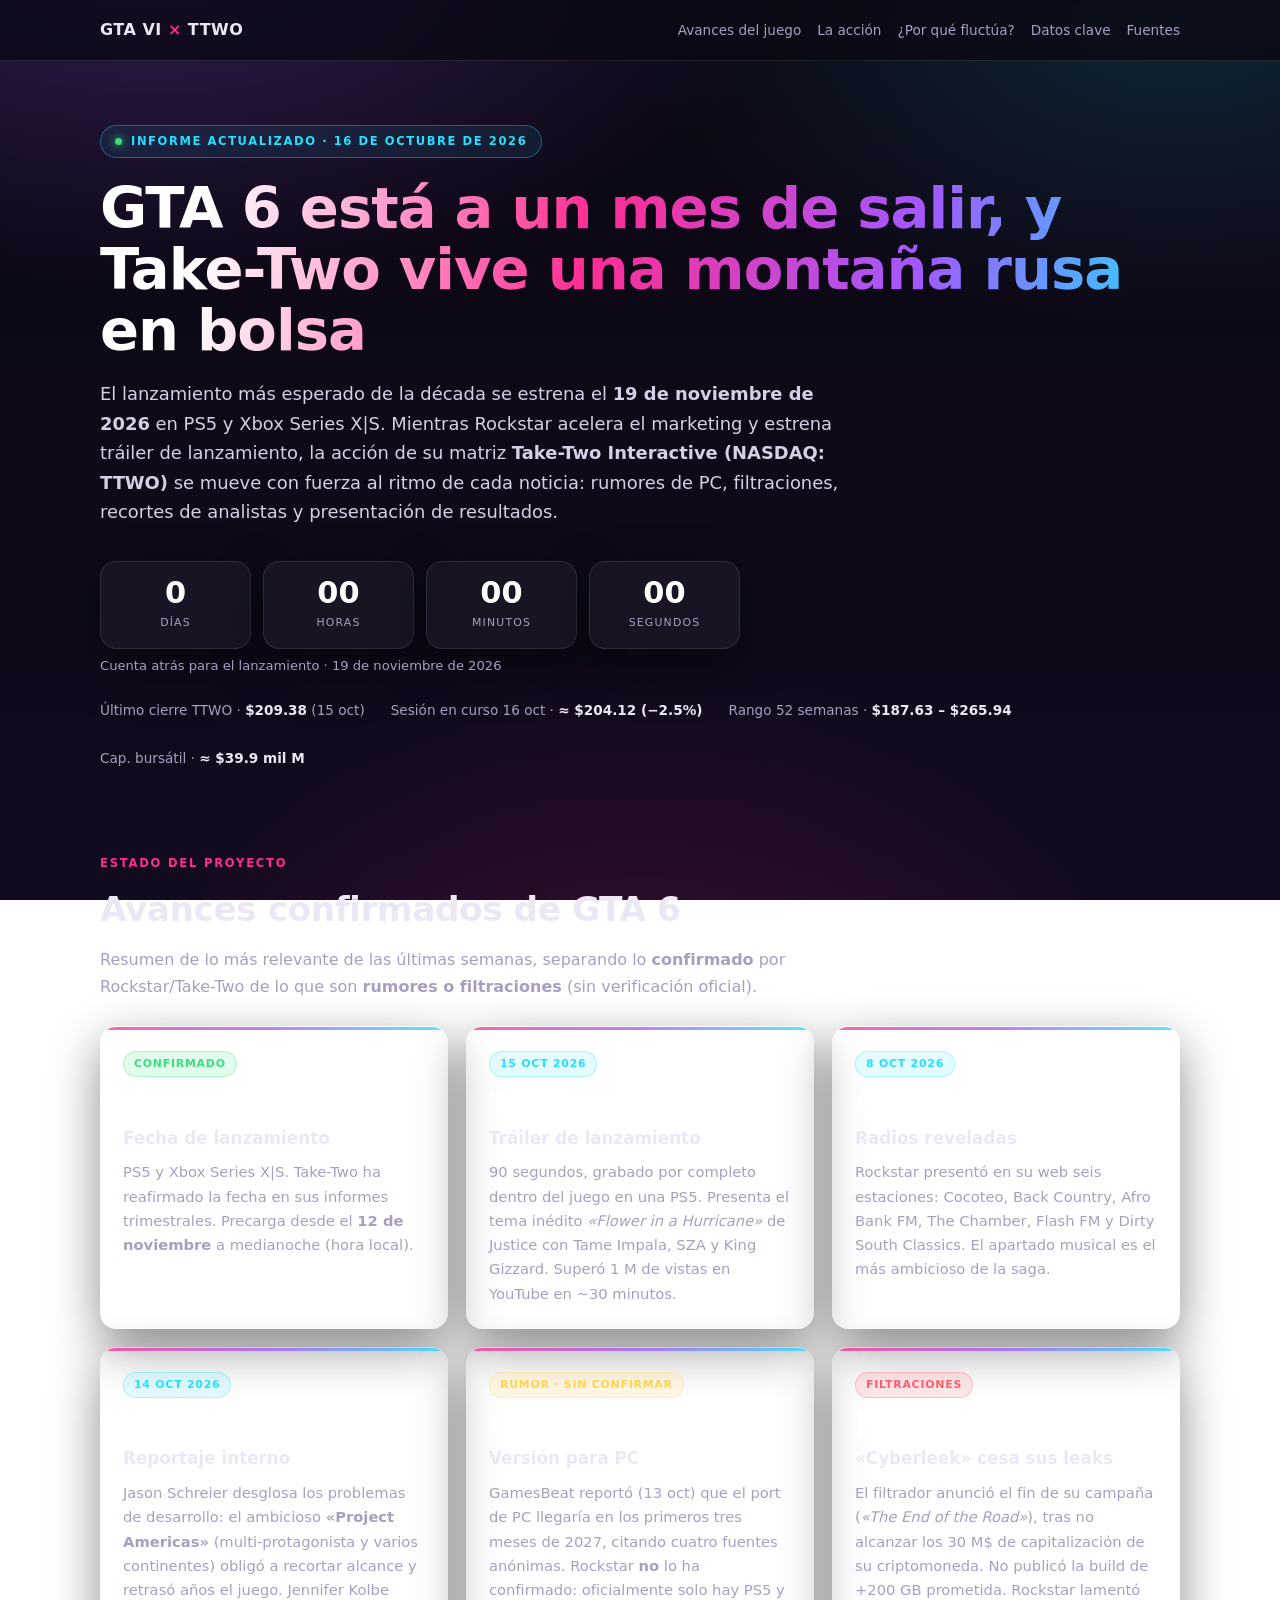
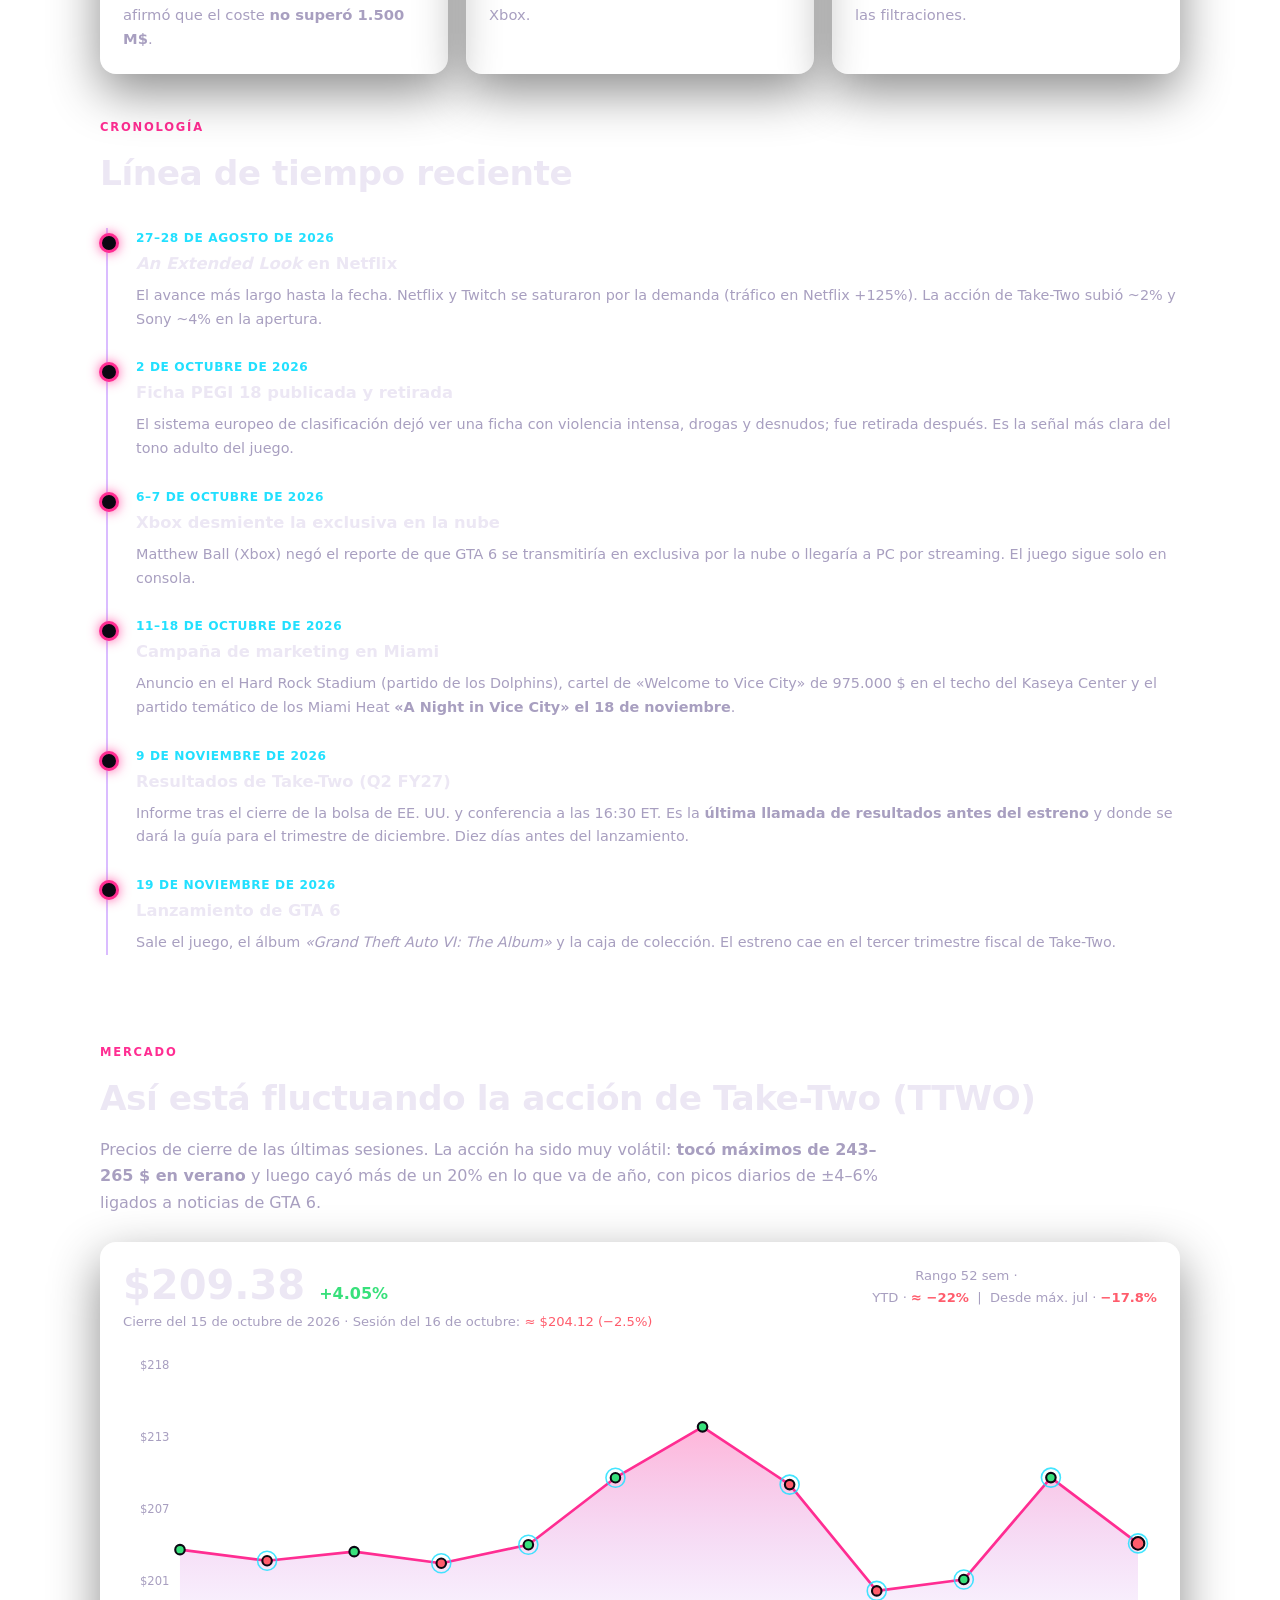
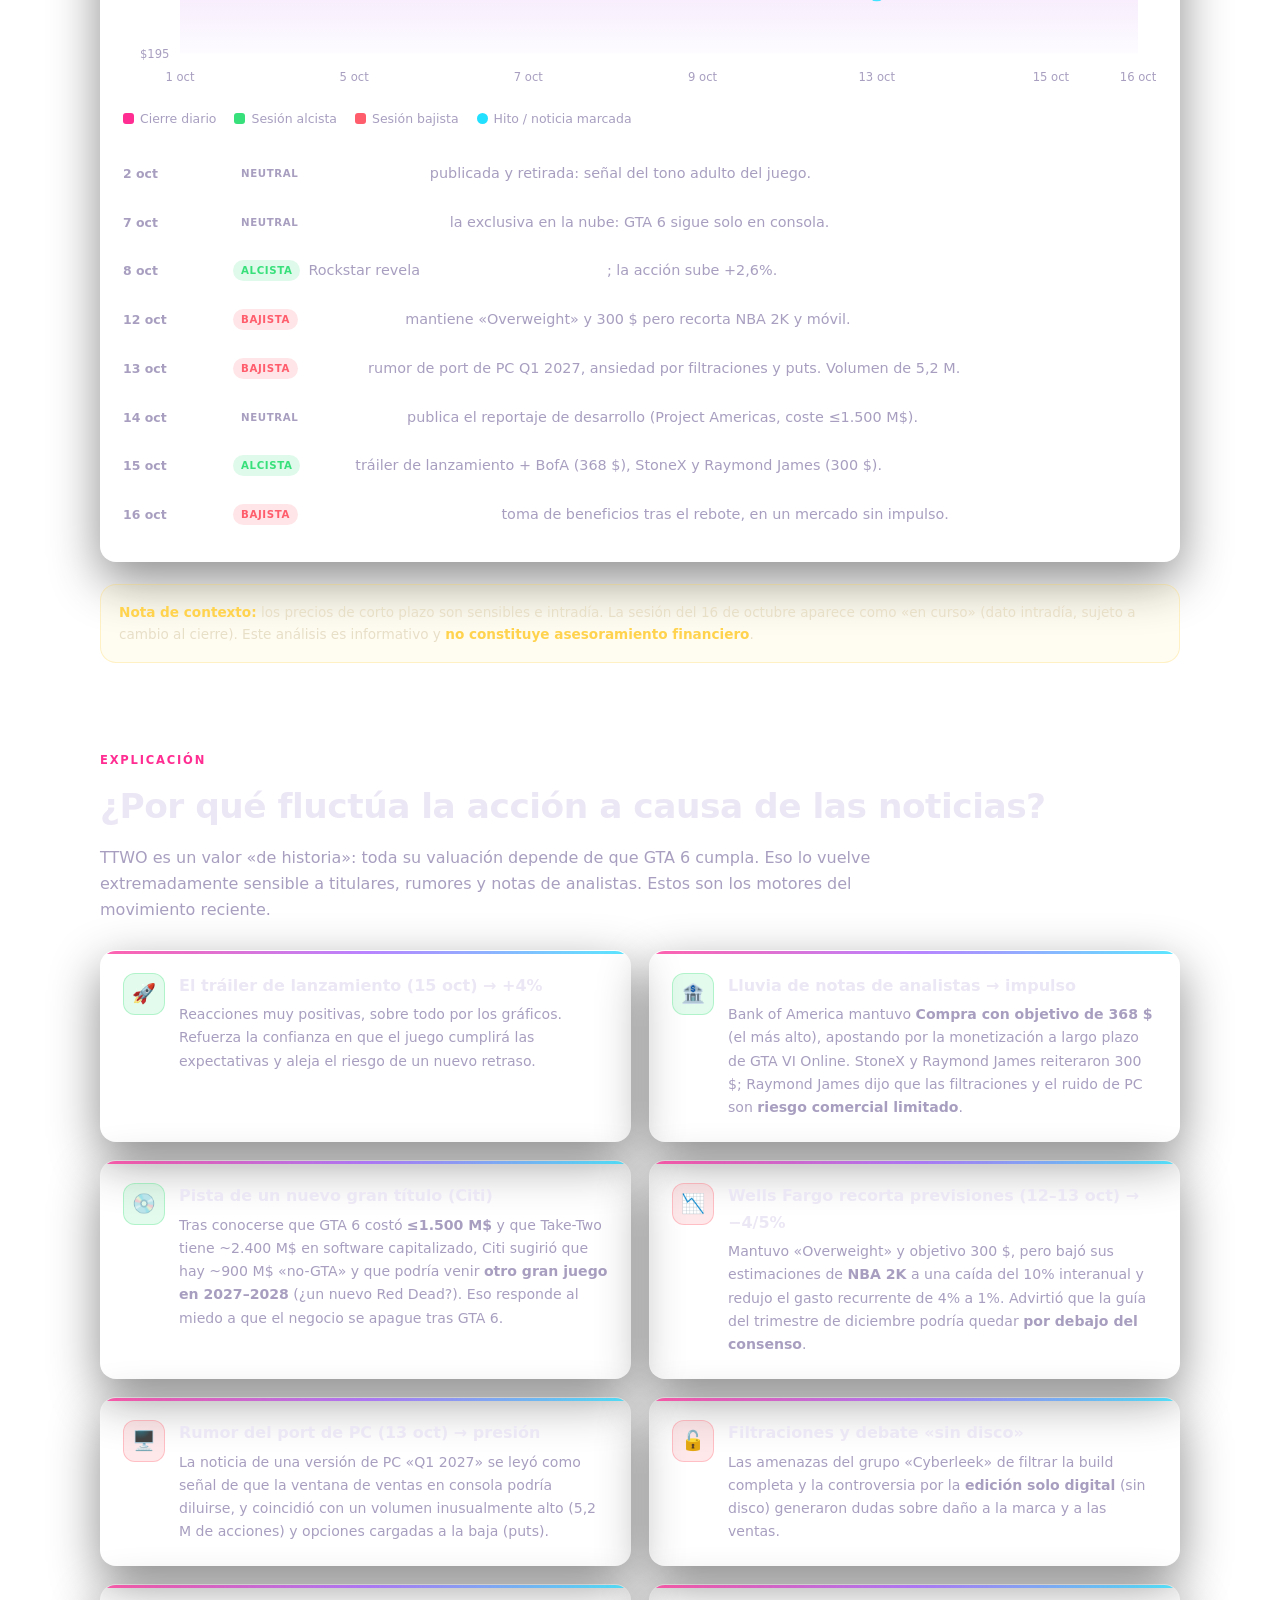
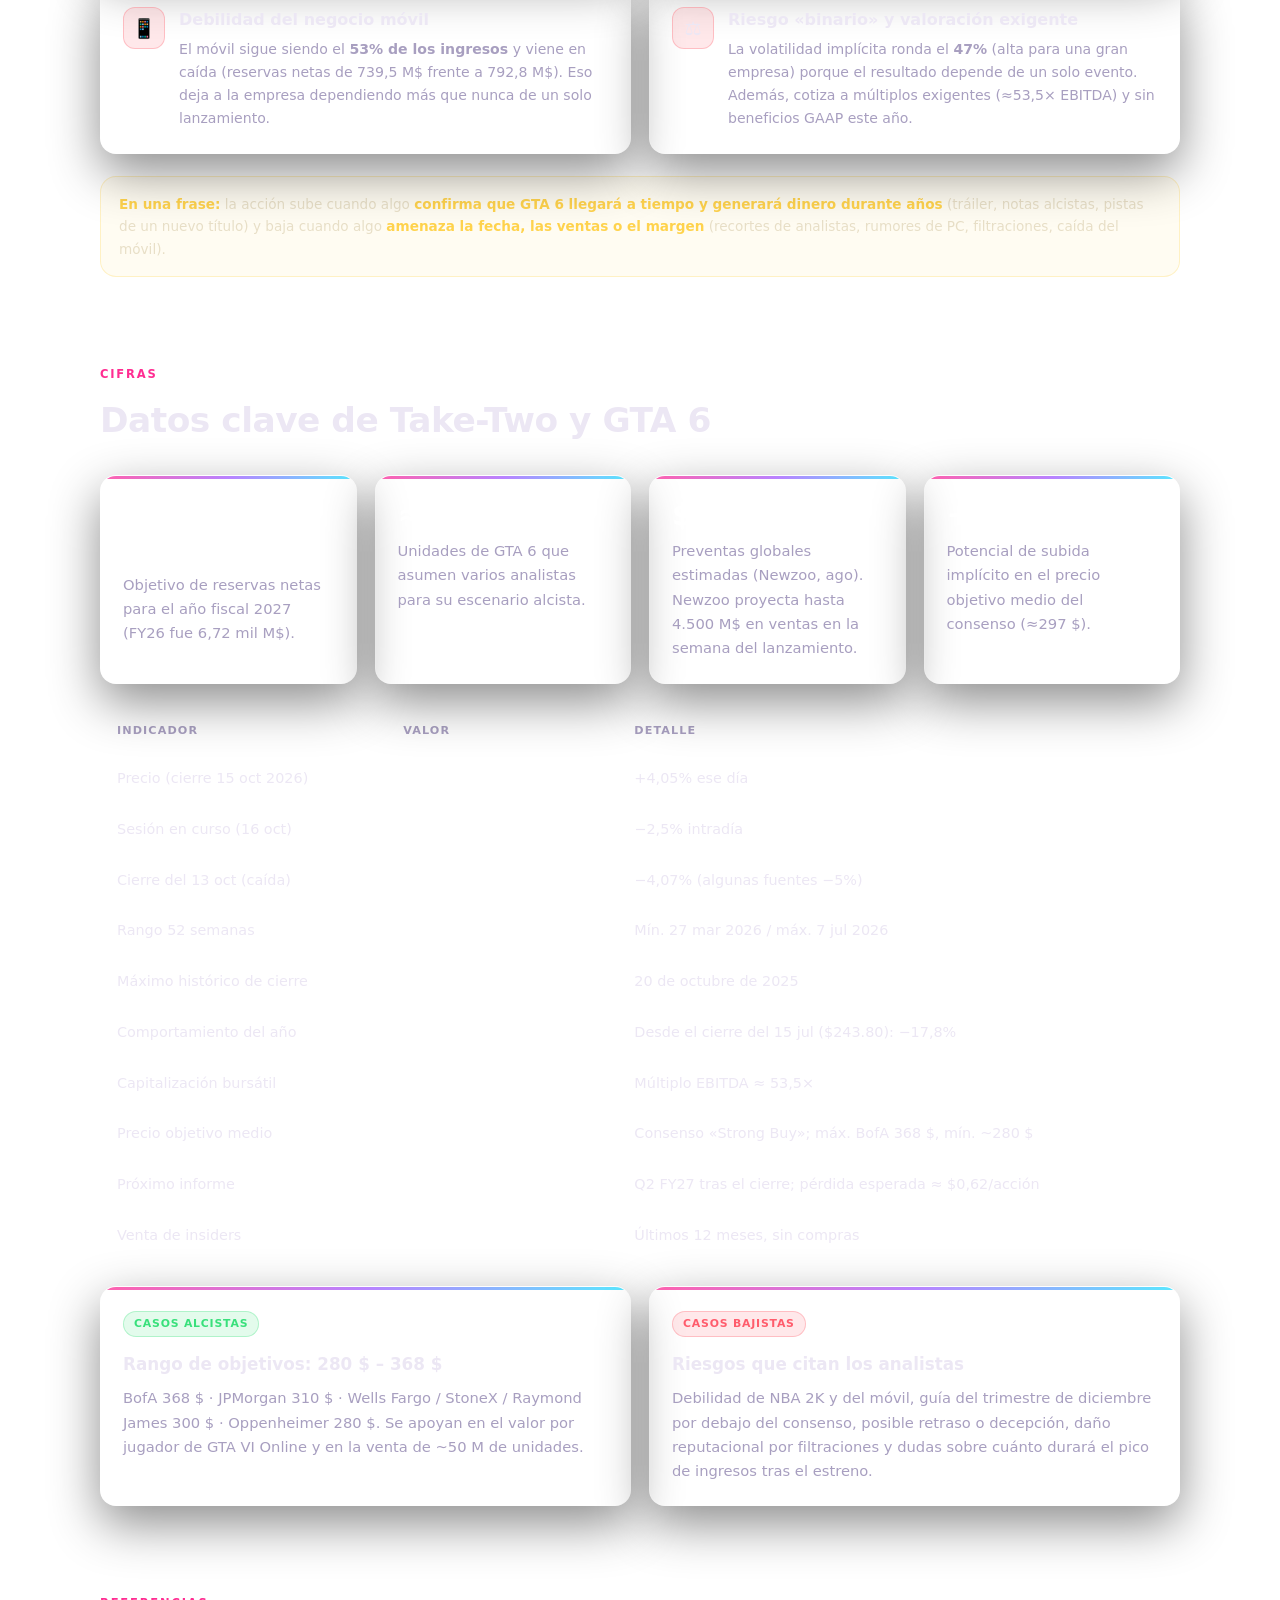
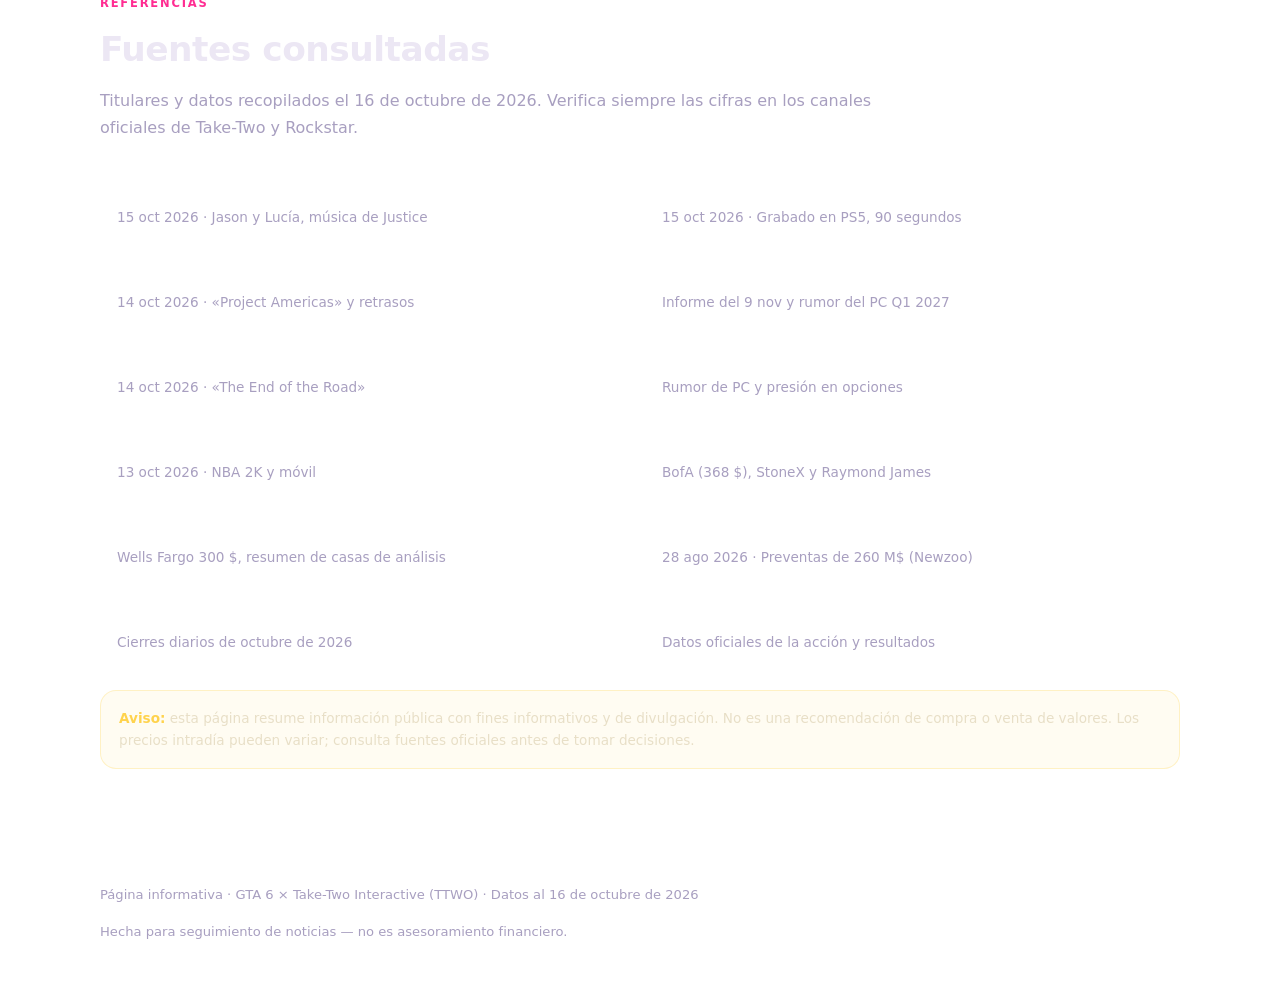
==== index.html @ 115b60db "Añade web de GTA 6 y Take-Two (TTWO)" ====
<!DOCTYPE html>
<html lang="es">
<head>
<meta charset="UTF-8">
<meta name="viewport" content="width=device-width, initial-scale=1.0">
<title>GTA 6 & Take-Two (TTWO) — Avances y bolsa al 16 de octubre de 2026</title>
<meta name="description" content="Información actualizada sobre los avances de GTA 6 y por qué fluctúa la acción de Take-Two Interactive (TTWO) a causa de las noticias.">
<style>
  :root{
    --bg:#0b0712;
    --bg2:#120a1e;
    --panel:rgba(255,255,255,.045);
    --panel-brd:rgba(255,255,255,.10);
    --txt:#ece7f4;
    --muted:#a89fc0;
    --pink:#ff2d92;
    --purple:#a259ff;
    --cyan:#22e0ff;
    --green:#38e07b;
    --red:#ff5c6c;
    --yellow:#ffd34d;
    --radius:16px;
    --shadow:0 18px 50px rgba(0,0,0,.45);
  }
  *{box-sizing:border-box}
  html{scroll-behavior:smooth}
  body{
    margin:0;
    font-family:"Segoe UI",Roboto,system-ui,-apple-system,"Helvetica Neue",Arial,sans-serif;
    background:
      radial-gradient(1100px 600px at 12% -8%, rgba(162,89,255,.28), transparent 60%),
      radial-gradient(1000px 560px at 92% 2%, rgba(34,224,255,.14), transparent 55%),
      radial-gradient(900px 700px at 50% 120%, rgba(255,45,146,.16), transparent 60%),
      linear-gradient(180deg,var(--bg) 0%, var(--bg2) 100%);
    background-attachment:fixed;
    color:var(--txt);
    line-height:1.65;
    -webkit-font-smoothing:antialiased;
  }
  a{color:var(--cyan);text-decoration:none}
  a:hover{text-decoration:underline}
  .wrap{max-width:1120px;margin:0 auto;padding:0 20px}

  /* NAV */
  nav{
    position:sticky;top:0;z-index:50;
    backdrop-filter:blur(14px);
    background:rgba(11,7,18,.72);
    border-bottom:1px solid var(--panel-brd);
  }
  nav .wrap{display:flex;align-items:center;gap:18px;height:60px;flex-wrap:wrap}
  nav .brand{font-weight:800;letter-spacing:.5px;font-size:1rem}
  nav .brand span{color:var(--pink)}
  nav .links{display:flex;gap:16px;flex-wrap:wrap;margin-left:auto;font-size:.85rem}
  nav .links a{color:var(--muted)}
  nav .links a:hover{color:var(--txt);text-decoration:none}

  /* HERO */
  header.hero{padding:64px 0 40px;position:relative;overflow:hidden}
  .kicker{
    display:inline-flex;align-items:center;gap:9px;
    font-size:.72rem;font-weight:700;letter-spacing:1.6px;text-transform:uppercase;
    color:var(--cyan);
    border:1px solid rgba(34,224,255,.35);
    background:rgba(34,224,255,.08);
    padding:6px 14px;border-radius:999px;
  }
  .dot{width:7px;height:7px;border-radius:50%;background:var(--green);box-shadow:0 0 10px var(--green);animation:pulse 1.8s infinite}
  @keyframes pulse{0%,100%{opacity:1}50%{opacity:.35}}
  h1{
    font-size:clamp(2.1rem,5.4vw,3.6rem);
    line-height:1.06;margin:20px 0 14px;font-weight:900;letter-spacing:-1px;
    background:linear-gradient(100deg,#fff 10%,var(--pink) 45%,var(--purple) 75%,var(--cyan));
    -webkit-background-clip:text;background-clip:text;color:transparent;
  }
  .lede{font-size:1.12rem;color:#d6cfe6;max-width:760px}
  .meta-row{display:flex;gap:26px;flex-wrap:wrap;margin-top:22px;color:var(--muted);font-size:.85rem}
  .meta-row b{color:var(--txt)}

  /* Countdown */
  .countdown{
    display:grid;grid-template-columns:repeat(4,1fr);gap:12px;
    margin:34px 0 6px;max-width:640px;
  }
  .cd-box{
    background:var(--panel);border:1px solid var(--panel-brd);border-radius:var(--radius);
    padding:16px 10px;text-align:center;box-shadow:var(--shadow);
  }
  .cd-num{font-size:1.9rem;font-weight:900;color:#fff;line-height:1}
  .cd-lbl{font-size:.68rem;text-transform:uppercase;letter-spacing:1.2px;color:var(--muted);margin-top:6px}
  .cd-caption{font-size:.82rem;color:var(--muted);margin-top:6px}

  /* SECTIONS */
  section{padding:44px 0}
  .sec-head{margin-bottom:26px}
  .sec-tag{font-size:.72rem;font-weight:700;letter-spacing:1.8px;text-transform:uppercase;color:var(--pink)}
  h2{font-size:clamp(1.5rem,3.4vw,2.15rem);margin:8px 0 10px;font-weight:850;letter-spacing:-.5px}
  .sec-head p{color:var(--muted);max-width:780px;margin:0}

  .grid{display:grid;gap:18px}
  .g2{grid-template-columns:repeat(2,1fr)}
  .g3{grid-template-columns:repeat(3,1fr)}
  .g4{grid-template-columns:repeat(4,1fr)}
  @media(max-width:900px){.g3,.g4{grid-template-columns:repeat(2,1fr)}}
  @media(max-width:620px){.g2,.g3,.g4{grid-template-columns:1fr}.countdown{grid-template-columns:repeat(2,1fr)}}

  .card{
    background:var(--panel);border:1px solid var(--panel-brd);border-radius:var(--radius);
    padding:22px;box-shadow:var(--shadow);position:relative;overflow:hidden;
  }
  .card::before{content:"";position:absolute;inset:0 0 auto 0;height:3px;background:linear-gradient(90deg,var(--pink),var(--purple),var(--cyan));opacity:.75}
  .card h3{margin:4px 0 8px;font-size:1.05rem}
  .card p{margin:0;color:var(--muted);font-size:.92rem}
  .card .big{font-size:1.9rem;font-weight:900;color:#fff;line-height:1.1}
  .pill{display:inline-block;font-size:.68rem;font-weight:700;letter-spacing:.8px;text-transform:uppercase;padding:3px 10px;border-radius:999px;margin-bottom:10px}
  .pill.ok{background:rgba(56,224,123,.14);color:var(--green);border:1px solid rgba(56,224,123,.3)}
  .pill.rumor{background:rgba(255,211,77,.14);color:var(--yellow);border:1px solid rgba(255,211,77,.3)}
  .pill.bad{background:rgba(255,92,108,.14);color:var(--red);border:1px solid rgba(255,92,108,.3)}
  .pill.info{background:rgba(34,224,255,.12);color:var(--cyan);border:1px solid rgba(34,224,255,.3)}

  /* TIMELINE */
  .timeline{position:relative;margin-left:6px;padding-left:28px;border-left:2px solid rgba(162,89,255,.4)}
  .tl-item{position:relative;padding:0 0 26px}
  .tl-item:last-child{padding-bottom:0}
  .tl-item::before{
    content:"";position:absolute;left:-37px;top:5px;width:14px;height:14px;border-radius:50%;
    background:var(--bg);border:3px solid var(--pink);box-shadow:0 0 12px rgba(255,45,146,.8)
  }
  .tl-date{font-size:.76rem;font-weight:700;letter-spacing:.6px;color:var(--cyan);text-transform:uppercase}
  .tl-item h4{margin:3px 0 6px;font-size:1.02rem}
  .tl-item p{margin:0;color:var(--muted);font-size:.9rem}

  /* CHART */
  .chart-card{background:var(--panel);border:1px solid var(--panel-brd);border-radius:var(--radius);padding:22px;box-shadow:var(--shadow)}
  .chart-top{display:flex;justify-content:space-between;align-items:flex-start;gap:16px;flex-wrap:wrap;margin-bottom:6px}
  .price-now{font-size:2.5rem;font-weight:900;line-height:1}
  .price-chg{font-size:1rem;font-weight:700}
  .up{color:var(--green)} .down{color:var(--red)}
  #chartWrap{position:relative;margin-top:6px}
  #chartWrap svg{width:100%;height:auto;display:block;overflow:visible}
  .ctip{
    position:absolute;pointer-events:none;opacity:0;transition:opacity .12s;
    background:rgba(15,9,26,.96);border:1px solid rgba(162,89,255,.5);border-radius:10px;
    padding:8px 12px;font-size:.8rem;white-space:nowrap;transform:translate(-50%,-125%);
    box-shadow:0 10px 30px rgba(0,0,0,.6);z-index:5;
  }
  .ctip b{color:#fff}
  .legend{display:flex;gap:18px;flex-wrap:wrap;margin-top:12px;font-size:.78rem;color:var(--muted)}
  .legend i{display:inline-block;width:11px;height:11px;border-radius:3px;margin-right:6px;vertical-align:-1px}

  .events{margin-top:20px}
  .event{
    display:grid;grid-template-columns:96px 1fr;gap:14px;
    padding:12px 0;border-top:1px solid var(--panel-brd);align-items:start;
  }
  .event:first-child{border-top:none}
  .event .d{font-size:.78rem;font-weight:700;color:var(--muted);padding-top:2px}
  .event .t strong{color:#fff}
  .event .t{font-size:.9rem;color:var(--muted)}
  .tag{display:inline-block;font-size:.64rem;font-weight:800;letter-spacing:.6px;text-transform:uppercase;padding:2px 8px;border-radius:999px;margin-right:8px;vertical-align:1px}
  .tag.pos{background:rgba(56,224,123,.16);color:var(--green)}
  .tag.neg{background:rgba(255,92,108,.16);color:var(--red)}
  .tag.neu{background:rgba(255,255,255,.1);color:var(--muted)}

  /* TABLE */
  .tbl-wrap{overflow-x:auto;border:1px solid var(--panel-brd);border-radius:var(--radius);background:var(--panel)}
  table{width:100%;border-collapse:collapse;font-size:.9rem;min-width:520px}
  th,td{padding:13px 16px;text-align:left;border-bottom:1px solid var(--panel-brd)}
  th{font-size:.7rem;text-transform:uppercase;letter-spacing:1.1px;color:var(--muted);font-weight:700;background:rgba(255,255,255,.02)}
  tr:last-child td{border-bottom:none}
  td b{color:#fff}

  /* SUMMARY CARDS */
  .reason{display:flex;gap:14px;align-items:flex-start}
  .reason .ic{flex:0 0 42px;height:42px;border-radius:12px;display:grid;place-items:center;font-size:1.2rem}
  .ic.red{background:rgba(255,92,108,.14);border:1px solid rgba(255,92,108,.3)}
  .ic.green{background:rgba(56,224,123,.14);border:1px solid rgba(56,224,123,.3)}
  .reason h3{margin:0 0 4px;font-size:1rem}
  .reason p{margin:0;color:var(--muted);font-size:.88rem}

  /* SOURCES */
  .src-grid{display:grid;grid-template-columns:repeat(2,1fr);gap:10px}
  @media(max-width:700px){.src-grid{grid-template-columns:1fr}}
  .src{
    display:block;padding:13px 16px;border:1px solid var(--panel-brd);border-radius:12px;
    background:rgba(255,255,255,.03);font-size:.85rem;color:var(--muted)
  }
  .src b{color:#fff;display:block;font-size:.86rem;margin-bottom:2px}
  .src:hover{border-color:rgba(34,224,255,.5);text-decoration:none}

  .note{
    background:rgba(255,211,77,.07);border:1px solid rgba(255,211,77,.28);border-radius:var(--radius);
    padding:16px 18px;font-size:.85rem;color:#e8dfc7;margin-top:22px
  }
  .note b{color:var(--yellow)}

  footer{border-top:1px solid var(--panel-brd);margin-top:40px;padding:30px 0 50px;color:var(--muted);font-size:.82rem}
  footer .wrap{display:flex;justify-content:space-between;gap:16px;flex-wrap:wrap}
</style>
</head>
<body>

<nav>
  <div class="wrap">
    <div class="brand">GTA&nbsp;VI <span>×</span> TTWO</div>
    <div class="links">
      <a href="#juego">Avances del juego</a>
      <a href="#accion">La acción</a>
      <a href="#porque">¿Por qué fluctúa?</a>
      <a href="#datos">Datos clave</a>
      <a href="#fuentes">Fuentes</a>
    </div>
  </div>
</nav>

<header class="hero">
  <div class="wrap">
    <span class="kicker"><span class="dot"></span> Informe actualizado · 16 de octubre de 2026</span>
    <h1>GTA 6 está a un mes de salir, y Take-Two vive una montaña rusa en bolsa</h1>
    <p class="lede">
      El lanzamiento más esperado de la década se estrena el <b>19 de noviembre de 2026</b> en PS5 y Xbox Series X|S.
      Mientras Rockstar acelera el marketing y estrena tráiler de lanzamiento, la acción de su matriz
      <b>Take-Two Interactive (NASDAQ: TTWO)</b> se mueve con fuerza al ritmo de cada noticia: rumores de PC,
      filtraciones, recortes de analistas y presentación de resultados.
    </p>

    <div class="countdown" id="countdown" aria-label="Cuenta atrás para el lanzamiento">
      <div class="cd-box"><div class="cd-num" id="cd-d">—</div><div class="cd-lbl">Días</div></div>
      <div class="cd-box"><div class="cd-num" id="cd-h">—</div><div class="cd-lbl">Horas</div></div>
      <div class="cd-box"><div class="cd-num" id="cd-m">—</div><div class="cd-lbl">Minutos</div></div>
      <div class="cd-box"><div class="cd-num" id="cd-s">—</div><div class="cd-lbl">Segundos</div></div>
    </div>
    <div class="cd-caption" id="cd-caption">Cuenta atrás para el lanzamiento · 19 de noviembre de 2026</div>

    <div class="meta-row">
      <span>Último cierre TTWO · <b id="meta-close">$209.38</b> (15 oct)</span>
      <span>Sesión en curso 16 oct · <b id="meta-intra">≈ $204.12 (−2.5%)</b></span>
      <span>Rango 52 semanas · <b>$187.63 – $265.94</b></span>
      <span>Cap. bursátil · <b>≈ $39.9 mil M</b></span>
    </div>
  </div>
</header>

<!-- ================= AVANCES DEL JUEGO ================= -->
<section id="juego">
  <div class="wrap">
    <div class="sec-head">
      <div class="sec-tag">Estado del proyecto</div>
      <h2>Avances confirmados de GTA 6</h2>
      <p>Resumen de lo más relevante de las últimas semanas, separando lo <b>confirmado</b> por Rockstar/Take-Two de lo que son <b>rumores o filtraciones</b> (sin verificación oficial).</p>
    </div>

    <div class="grid g3">
      <div class="card">
        <span class="pill ok">Confirmado</span>
        <div class="big">19 nov 2026</div>
        <h3>Fecha de lanzamiento</h3>
        <p>PS5 y Xbox Series X|S. Take-Two ha reafirmado la fecha en sus informes trimestrales. Precarga desde el <b>12 de noviembre</b> a medianoche (hora local).</p>
      </div>
      <div class="card">
        <span class="pill info">15 oct 2026</span>
        <div class="big">Tráiler final</div>
        <h3>Tráiler de lanzamiento</h3>
        <p>90 segundos, grabado por completo dentro del juego en una PS5. Presenta el tema inédito <i>«Flower in a Hurricane»</i> de Justice con Tame Impala, SZA y King Gizzard. Superó 1 M de vistas en YouTube en ~30 minutos.</p>
      </div>
      <div class="card">
        <span class="pill info">8 oct 2026</span>
        <div class="big">6 emisoras</div>
        <h3>Radios reveladas</h3>
        <p>Rockstar presentó en su web seis estaciones: Cocoteo, Back Country, Afro Bank FM, The Chamber, Flash FM y Dirty South Classics. El apartado musical es el más ambicioso de la saga.</p>
      </div>
      <div class="card">
        <span class="pill info">14 oct 2026</span>
        <div class="big">Bloomberg</div>
        <h3>Reportaje interno</h3>
        <p>Jason Schreier desglosa los problemas de desarrollo: el ambicioso <b>«Project Americas»</b> (multi-protagonista y varios continentes) obligó a recortar alcance y retrasó años el juego. Jennifer Kolbe afirmó que el coste <b>no superó 1.500 M$</b>.</p>
      </div>
      <div class="card">
        <span class="pill rumor">Rumor · sin confirmar</span>
        <div class="big">Q1 2027</div>
        <h3>Versión para PC</h3>
        <p>GamesBeat reportó (13 oct) que el port de PC llegaría en los primeros tres meses de 2027, citando cuatro fuentes anónimas. Rockstar <b>no</b> lo ha confirmado: oficialmente solo hay PS5 y Xbox.</p>
      </div>
      <div class="card">
        <span class="pill bad">Filtraciones</span>
        <div class="big">Fin de ruta</div>
        <h3>«Cyberleek» cesa sus leaks</h3>
        <p>El filtrador anunció el fin de su campaña (<i>«The End of the Road»</i>), tras no alcanzar los 30 M$ de capitalización de su criptomoneda. No publicó la build de +200 GB prometida. Rockstar lamentó las filtraciones.</p>
      </div>
    </div>

    <div class="sec-head" style="margin-top:44px">
      <div class="sec-tag">Cronología</div>
      <h2>Línea de tiempo reciente</h2>
    </div>
    <div class="timeline">
      <div class="tl-item">
        <div class="tl-date">27–28 de agosto de 2026</div>
        <h4><i>An Extended Look</i> en Netflix</h4>
        <p>El avance más largo hasta la fecha. Netflix y Twitch se saturaron por la demanda (tráfico en Netflix +125%). La acción de Take-Two subió ~2% y Sony ~4% en la apertura.</p>
      </div>
      <div class="tl-item">
        <div class="tl-date">2 de octubre de 2026</div>
        <h4>Ficha PEGI 18 publicada y retirada</h4>
        <p>El sistema europeo de clasificación dejó ver una ficha con violencia intensa, drogas y desnudos; fue retirada después. Es la señal más clara del tono adulto del juego.</p>
      </div>
      <div class="tl-item">
        <div class="tl-date">6–7 de octubre de 2026</div>
        <h4>Xbox desmiente la exclusiva en la nube</h4>
        <p>Matthew Ball (Xbox) negó el reporte de que GTA 6 se transmitiría en exclusiva por la nube o llegaría a PC por streaming. El juego sigue solo en consola.</p>
      </div>
      <div class="tl-item">
        <div class="tl-date">11–18 de octubre de 2026</div>
        <h4>Campaña de marketing en Miami</h4>
        <p>Anuncio en el Hard Rock Stadium (partido de los Dolphins), cartel de «Welcome to Vice City» de 975.000 $ en el techo del Kaseya Center y el partido temático de los Miami Heat <b>«A Night in Vice City» el 18 de noviembre</b>.</p>
      </div>
      <div class="tl-item">
        <div class="tl-date">9 de noviembre de 2026</div>
        <h4>Resultados de Take-Two (Q2 FY27)</h4>
        <p>Informe tras el cierre de la bolsa de EE. UU. y conferencia a las 16:30 ET. Es la <b>última llamada de resultados antes del estreno</b> y donde se dará la guía para el trimestre de diciembre. Diez días antes del lanzamiento.</p>
      </div>
      <div class="tl-item">
        <div class="tl-date">19 de noviembre de 2026</div>
        <h4>Lanzamiento de GTA 6</h4>
        <p>Sale el juego, el álbum <i>«Grand Theft Auto VI: The Album»</i> y la caja de colección. El estreno cae en el tercer trimestre fiscal de Take-Two.</p>
      </div>
    </div>
  </div>
</section>

<!-- ================= LA ACCIÓN ================= -->
<section id="accion">
  <div class="wrap">
    <div class="sec-head">
      <div class="sec-tag">Mercado</div>
      <h2>Así está fluctuando la acción de Take-Two (TTWO)</h2>
      <p>Precios de cierre de las últimas sesiones. La acción ha sido muy volátil: <b>tocó máximos de 243–265 $ en verano</b> y luego cayó más de un 20% en lo que va de año, con picos diarios de ±4–6% ligados a noticias de GTA 6.</p>
    </div>

    <div class="chart-card">
      <div class="chart-top">
        <div>
          <div class="price-now">$209.38 <span class="price-chg up">+4.05%</span></div>
          <div style="color:var(--muted);font-size:.82rem;margin-top:6px">Cierre del 15 de octubre de 2026 · Sesión del 16 de octubre: <span class="down">≈ $204.12 (−2.5%)</span></div>
        </div>
        <div style="text-align:right;font-size:.82rem;color:var(--muted)">
          Rango 52 sem · <b style="color:#fff">$187.63 – $265.94</b><br>
          YTD · <b class="down">≈ −22%</b> &nbsp;|&nbsp; Desde máx. jul · <b class="down">−17.8%</b>
        </div>
      </div>

      <div id="chartWrap">
        <div class="ctip" id="ctip"></div>
      </div>
      <div class="legend">
        <span><i style="background:var(--pink)"></i>Cierre diario</span>
        <span><i style="background:var(--green)"></i>Sesión alcista</span>
        <span><i style="background:var(--red)"></i>Sesión bajista</span>
        <span><i style="background:var(--cyan);border-radius:50%"></i>Hito / noticia marcada</span>
      </div>

      <div class="events" id="events"></div>
    </div>

    <div class="note">
      <b>Nota de contexto:</b> los precios de corto plazo son sensibles e intradía. La sesión del 16 de octubre aparece como
      «en curso» (dato intradía, sujeto a cambio al cierre). Este análisis es informativo y <b>no constituye asesoramiento financiero</b>.
    </div>
  </div>
</section>

<!-- ================= POR QUÉ FLUCTÚA ================= -->
<section id="porque">
  <div class="wrap">
    <div class="sec-head">
      <div class="sec-tag">Explicación</div>
      <h2>¿Por qué fluctúa la acción a causa de las noticias?</h2>
      <p>TTWO es un valor «de historia»: toda su valuación depende de que GTA 6 cumpla. Eso lo vuelve extremadamente sensible a titulares, rumores y notas de analistas. Estos son los motores del movimiento reciente.</p>
    </div>

    <div class="grid g2">
      <div class="card">
        <div class="reason">
          <div class="ic green">🚀</div>
          <div>
            <h3>El tráiler de lanzamiento (15 oct) → +4%</h3>
            <p>Reacciones muy positivas, sobre todo por los gráficos. Refuerza la confianza en que el juego cumplirá las expectativas y aleja el riesgo de un nuevo retraso.</p>
          </div>
        </div>
      </div>
      <div class="card">
        <div class="reason">
          <div class="ic green">🏦</div>
          <div>
            <h3>Lluvia de notas de analistas → impulso</h3>
            <p>Bank of America mantuvo <b>Compra con objetivo de 368 $</b> (el más alto), apostando por la monetización a largo plazo de GTA VI Online. StoneX y Raymond James reiteraron 300 $; Raymond James dijo que las filtraciones y el ruido de PC son <b>riesgo comercial limitado</b>.</p>
          </div>
        </div>
      </div>
      <div class="card">
        <div class="reason">
          <div class="ic green">💿</div>
          <div>
            <h3>Pista de un nuevo gran título (Citi)</h3>
            <p>Tras conocerse que GTA 6 costó <b>≤1.500 M$</b> y que Take-Two tiene ~2.400 M$ en software capitalizado, Citi sugirió que hay ~900 M$ «no-GTA» y que podría venir <b>otro gran juego en 2027–2028</b> (¿un nuevo Red Dead?). Eso responde al miedo a que el negocio se apague tras GTA 6.</p>
          </div>
        </div>
      </div>
      <div class="card">
        <div class="reason">
          <div class="ic red">📉</div>
          <div>
            <h3>Wells Fargo recorta previsiones (12–13 oct) → −4/5%</h3>
            <p>Mantuvo «Overweight» y objetivo 300 $, pero bajó sus estimaciones de <b>NBA 2K</b> a una caída del 10% interanual y redujo el gasto recurrente de 4% a 1%. Advirtió que la guía del trimestre de diciembre podría quedar <b>por debajo del consenso</b>.</p>
          </div>
        </div>
      </div>
      <div class="card">
        <div class="reason">
          <div class="ic red">🖥️</div>
          <div>
            <h3>Rumor del port de PC (13 oct) → presión</h3>
            <p>La noticia de una versión de PC «Q1 2027» se leyó como señal de que la ventana de ventas en consola podría diluirse, y coincidió con un volumen inusualmente alto (5,2 M de acciones) y opciones cargadas a la baja (puts).</p>
          </div>
        </div>
      </div>
      <div class="card">
        <div class="reason">
          <div class="ic red">🔓</div>
          <div>
            <h3>Filtraciones y debate «sin disco»</h3>
            <p>Las amenazas del grupo «Cyberleek» de filtrar la build completa y la controversia por la <b>edición solo digital</b> (sin disco) generaron dudas sobre daño a la marca y a las ventas.</p>
          </div>
        </div>
      </div>
      <div class="card">
        <div class="reason">
          <div class="ic red">📱</div>
          <div>
            <h3>Debilidad del negocio móvil</h3>
            <p>El móvil sigue siendo el <b>53% de los ingresos</b> y viene en caída (reservas netas de 739,5 M$ frente a 792,8 M$). Eso deja a la empresa dependiendo más que nunca de un solo lanzamiento.</p>
          </div>
        </div>
      </div>
      <div class="card">
        <div class="reason">
          <div class="ic red">⚖️</div>
          <div>
            <h3>Riesgo «binario» y valoración exigente</h3>
            <p>La volatilidad implícita ronda el <b>47%</b> (alta para una gran empresa) porque el resultado depende de un solo evento. Además, cotiza a múltiplos exigentes (≈53,5× EBITDA) y sin beneficios GAAP este año.</p>
          </div>
        </div>
      </div>
    </div>

    <div class="note">
      <b>En una frase:</b> la acción sube cuando algo <b>confirma que GTA 6 llegará a tiempo y generará dinero durante años</b>
      (tráiler, notas alcistas, pistas de un nuevo título) y baja cuando algo <b>amenaza la fecha, las ventas o el margen</b>
      (recortes de analistas, rumores de PC, filtraciones, caída del móvil).
    </div>
  </div>
</section>

<!-- ================= DATOS CLAVE ================= -->
<section id="datos">
  <div class="wrap">
    <div class="sec-head">
      <div class="sec-tag">Cifras</div>
      <h2>Datos clave de Take-Two y GTA 6</h2>
    </div>

    <div class="grid g4" style="margin-bottom:24px">
      <div class="card"><div class="big">$8.0–8.2 mil M</div><p style="margin-top:8px">Objetivo de reservas netas para el año fiscal 2027 (FY26 fue 6,72 mil M$).</p></div>
      <div class="card"><div class="big">≈ 50 M</div><p style="margin-top:8px">Unidades de GTA 6 que asumen varios analistas para su escenario alcista.</p></div>
      <div class="card"><div class="big">$260 M</div><p style="margin-top:8px">Preventas globales estimadas (Newzoo, ago). Newzoo proyecta hasta 4.500 M$ en ventas en la semana del lanzamiento.</p></div>
      <div class="card"><div class="big">+49%</div><p style="margin-top:8px">Potencial de subida implícito en el precio objetivo medio del consenso (≈297 $).</p></div>
    </div>

    <div class="tbl-wrap">
      <table>
        <thead>
          <tr><th>Indicador</th><th>Valor</th><th>Detalle</th></tr>
        </thead>
        <tbody>
          <tr><td>Precio (cierre 15 oct 2026)</td><td><b>$209.38</b></td><td>+4,05% ese día</td></tr>
          <tr><td>Sesión en curso (16 oct)</td><td><b>≈ $204.12</b></td><td>−2,5% intradía</td></tr>
          <tr><td>Cierre del 13 oct (caída)</td><td><b>$200.32</b></td><td>−4,07% (algunas fuentes −5%)</td></tr>
          <tr><td>Rango 52 semanas</td><td><b>$187.63 – $265.94</b></td><td>Mín. 27 mar 2026 / máx. 7 jul 2026</td></tr>
          <tr><td>Máximo histórico de cierre</td><td><b>$262.29</b></td><td>20 de octubre de 2025</td></tr>
          <tr><td>Comportamiento del año</td><td><b>≈ −22%</b></td><td>Desde el cierre del 15 jul ($243.80): −17,8%</td></tr>
          <tr><td>Capitalización bursátil</td><td><b>≈ $39.9 mil M</b></td><td>Múltiplo EBITDA ≈ 53,5×</td></tr>
          <tr><td>Precio objetivo medio</td><td><b>≈ $297</b></td><td>Consenso «Strong Buy»; máx. BofA 368 $, mín. ~280 $</td></tr>
          <tr><td>Próximo informe</td><td><b>9 nov 2026</b></td><td>Q2 FY27 tras el cierre; pérdida esperada ≈ $0,62/acción</td></tr>
          <tr><td>Venta de insiders</td><td><b>$165,2 M</b></td><td>Últimos 12 meses, sin compras</td></tr>
        </tbody>
      </table>
    </div>

    <div class="grid g2" style="margin-top:24px">
      <div class="card">
        <span class="pill ok">Casos alcistas</span>
        <h3>Rango de objetivos: 280 $ – 368 $</h3>
        <p>BofA 368 $ · JPMorgan 310 $ · Wells Fargo / StoneX / Raymond James 300 $ · Oppenheimer 280 $. Se apoyan en el valor por jugador de GTA VI Online y en la venta de ~50 M de unidades.</p>
      </div>
      <div class="card">
        <span class="pill bad">Casos bajistas</span>
        <h3>Riesgos que citan los analistas</h3>
        <p>Debilidad de NBA 2K y del móvil, guía del trimestre de diciembre por debajo del consenso, posible retraso o decepción, daño reputacional por filtraciones y dudas sobre cuánto durará el pico de ingresos tras el estreno.</p>
      </div>
    </div>
  </div>
</section>

<!-- ================= FUENTES ================= -->
<section id="fuentes">
  <div class="wrap">
    <div class="sec-head">
      <div class="sec-tag">Referencias</div>
      <h2>Fuentes consultadas</h2>
      <p>Titulares y datos recopilados el 16 de octubre de 2026. Verifica siempre las cifras en los canales oficiales de Take-Two y Rockstar.</p>
    </div>
    <div class="src-grid">
      <a class="src" href="https://www.gamesradar.com/games/grand-theft-auto/gta-6-launch-trailer/" target="_blank" rel="noopener"><b>GamesRadar+ — Tráiler de lanzamiento</b>15 oct 2026 · Jason y Lucía, música de Justice</a>
      <a class="src" href="https://cdjuegos.com/noticias/2026/10/gta-6-trailer-de-lanzamiento-justice-flower-in-a-hurricane" target="_blank" rel="noopener"><b>CDJuegos — «Flower in a Hurricane»</b>15 oct 2026 · Grabado en PS5, 90 segundos</a>
      <a class="src" href="https://www.polygon.com/gta-6-bloomberg-jason-rockstar-development/" target="_blank" rel="noopener"><b>Polygon / Bloomberg — Desarrollo</b>14 oct 2026 · «Project Americas» y retrasos</a>
      <a class="src" href="https://gta6cheatsheet.com/es/noticias/gta-6-noticias-13-de-octubre-de-2026/" target="_blank" rel="noopener"><b>GTA6 Cheat Sheet — Noticias 13 oct</b>Informe del 9 nov y rumor del PC Q1 2027</a>
      <a class="src" href="https://www.infobae.com/tecno/2026/10/14/filtran-nuevas-imagenes-de-gta-6-con-escenas-de-las-misiones-finales-y-deportes/" target="_blank" rel="noopener"><b>Infobae — Filtraciones de Cyberleek</b>14 oct 2026 · «The End of the Road»</a>
      <a class="src" href="https://www.tipranks.com/news/take-two-stock-ttwo-dives-over-5-on-new-gta-vi-pc-port-release-window-rumor" target="_blank" rel="noopener"><b>TipRanks — Caída del 13 oct</b>Rumor de PC y presión en opciones</a>
      <a class="src" href="https://247wallst.com/investing/2026/10/13/take-two-interactive-slides-5-as-wells-fargo-trims-estimates-behind-300-target-roblox-holds-flat-gamestop-barely-budges/" target="_blank" rel="noopener"><b>24/7 Wall St. — Wells Fargo recorta</b>13 oct 2026 · NBA 2K y móvil</a>
      <a class="src" href="https://www.streetinsider.com/General+News/Slew+of+analyst+comments+sends+Take-Two+%28TTWO%29+up+4%25+ahead+of+November+earnings+and+GTV+6/27192367.html" target="_blank" rel="noopener"><b>StreetInsider — Repunte del 15 oct</b>BofA (368 $), StoneX y Raymond James</a>
      <a class="src" href="https://www.investing.com/news/analyst-ratings/wells-fargo-reiterates-taketwo-stock-overweight-rating-at-300-target-93CH-4943909" target="_blank" rel="noopener"><b>Investing.com — Objetivos de analistas</b>Wells Fargo 300 $, resumen de casas de análisis</a>
      <a class="src" href="https://www.cnbc.com/2026/08/28/gta-6-preview-netflix.html" target="_blank" rel="noopener"><b>CNBC — Demanda «blockbuster»</b>28 ago 2026 · Preventas de 260 M$ (Newzoo)</a>
      <a class="src" href="https://chartexchange.com/symbol/nasdaq-ttwo/historical/" target="_blank" rel="noopener"><b>ChartExchange — Historial de precios TTWO</b>Cierres diarios de octubre de 2026</a>
      <a class="src" href="http://www.take2games.com/ir/stock" target="_blank" rel="noopener"><b>Take-Two — Relaciones con inversores</b>Datos oficiales de la acción y resultados</a>
    </div>

    <div class="note">
      <b>Aviso:</b> esta página resume información pública con fines informativos y de divulgación. No es una recomendación
      de compra o venta de valores. Los precios intradía pueden variar; consulta fuentes oficiales antes de tomar decisiones.
    </div>
  </div>
</section>

<footer>
  <div class="wrap">
    <span>Página informativa · GTA 6 × Take-Two Interactive (TTWO) · Datos al 16 de octubre de 2026</span>
    <span>Hecha para seguimiento de noticias — no es asesoramiento financiero.</span>
  </div>
</footer>

<script>
/* ---------- Cuenta atrás ---------- */
(function(){
  var launch = new Date("2026-11-19T00:00:00");
  function tick(){
    var diff = launch - new Date();
    if (diff < 0) diff = 0;
    var s = Math.floor(diff/1000);
    var d = Math.floor(s/86400); s -= d*86400;
    var h = Math.floor(s/3600);  s -= h*3600;
    var m = Math.floor(s/60);    s -= m*60;
    document.getElementById("cd-d").textContent = d;
    document.getElementById("cd-h").textContent = String(h).padStart(2,"0");
    document.getElementById("cd-m").textContent = String(m).padStart(2,"0");
    document.getElementById("cd-s").textContent = String(s).padStart(2,"0");
  }
  tick(); setInterval(tick,1000);
})();

/* ---------- Datos de la acción ---------- */
var series = [
  {d:"1 oct",  c:203.62, note:""},
  {d:"2 oct",  c:202.73, note:"Ficha PEGI 18 publicada y retirada"},
  {d:"5 oct",  c:203.46, note:""},
  {d:"6 oct",  c:202.53, note:"Reporte (falso) de exclusiva en la nube de Xbox"},
  {d:"7 oct",  c:204.01, note:"Xbox desmiente la exclusiva en la nube"},
  {d:"8 oct",  c:209.37, note:"Rockstar revela 6 emisoras de radio"},
  {d:"9 oct",  c:213.44, note:""},
  {d:"12 oct", c:208.82, note:"Wells Fargo reitera 300 $ pero recorta estimaciones"},
  {d:"13 oct", c:200.32, note:"−4/5%: rumor port de PC Q1 2027 + filtraciones"},
  {d:"14 oct", c:201.23, note:"Bloomberg: desarrollo de GTA 6 y coste ≤1.500 M$"},
  {d:"15 oct", c:209.38, note:"+4%: tráiler de lanzamiento y notas de BofA/StoneX/Raymond James"},
  {d:"16 oct", c:204.12, note:"Sesión en curso: −2,5% (toma de beneficios)", intraday:true}
];

/* ---------- Render del gráfico ---------- */
(function(){
  var W=980, H=340, PL=54, PR=18, PT=24, PB=42;
  var iw = W-PL-PR, ih = H-PT-PB;
  var vals = series.map(function(p){return p.c;});
  var min = Math.min.apply(null, vals) - 5;
  var max = Math.max.apply(null, vals) + 5;
  var n = series.length;
  var x = function(i){ return PL + (iw * i/(n-1)); };
  var y = function(v){ return PT + ih * (1-(v-min)/(max-min)); };

  var ns = "http://www.w3.org/2000/svg";
  var svg = document.createElementNS(ns,"svg");
  svg.setAttribute("viewBox","0 0 "+W+" "+H);
  svg.setAttribute("role","img");
  svg.setAttribute("aria-label","Gráfico del precio de cierre de TTWO del 1 al 16 de octubre de 2026");

  function el(tag,attrs){ var e=document.createElementNS(ns,tag); for(var k in attrs) e.setAttribute(k,attrs[k]); return e; }

  /* defs: gradiente del área */
  var defs = el("defs",{});
  var lg = el("linearGradient",{id:"areaGrad",x1:"0",y1:"0",x2:"0",y2:"1"});
  lg.appendChild(el("stop",{offset:"0%","stop-color":"#ff2d92","stop-opacity":"0.35"}));
  lg.appendChild(el("stop",{offset:"100%","stop-color":"#a259ff","stop-opacity":"0.02"}));
  defs.appendChild(lg);
  svg.appendChild(defs);

  /* rejilla y eje Y */
  var steps = 4;
  for(var g=0; g<=steps; g++){
    var v = min + (max-min)*g/steps;
    var yy = y(v);
    svg.appendChild(el("line",{x1:PL,y1:yy,x2:W-PR,y2:yy,stroke:"rgba(255,255,255,0.07)","stroke-width":1}));
    var t = el("text",{x:PL-10,y:yy+4,fill:"#a89fc0","font-size":"11","text-anchor":"end"});
    t.textContent = "$"+v.toFixed(0);
    svg.appendChild(t);
  }

  /* área */
  var areaD = "M"+x(0)+","+y(series[0].c);
  for(var i2=1;i2<n;i2++) areaD += " L"+x(i2)+","+y(series[i2].c);
  areaD += " L"+x(n-1)+","+(PT+ih)+" L"+x(0)+","+(PT+ih)+" Z";
  svg.appendChild(el("path",{d:areaD,fill:"url(#areaGrad)"}));

  /* línea */
  var lineD = "M"+x(0)+","+y(series[0].c);
  for(var i3=1;i3<n;i3++) lineD += " L"+x(i3)+","+y(series[i3].c);
  svg.appendChild(el("path",{d:lineD,fill:"none",stroke:"#ff2d92","stroke-width":"2.5","stroke-linejoin":"round","stroke-linecap":"round"}));

  /* ejes X (etiquetas) */
  series.forEach(function(p,i){
    if(i%2===0 || i===n-1){
      var tx = el("text",{x:x(i),y:H-16,fill:"#a89fc0","font-size":"11","text-anchor":"middle"});
      tx.textContent = p.d;
      svg.appendChild(tx);
    }
  });

  /* puntos + interacción */
  var tip = document.getElementById("ctip");
  series.forEach(function(p,i){
    var prev = i>0 ? series[i-1].c : p.c;
    var up = p.c >= prev;
    var col = up ? "#38e07b" : "#ff5c6c";
    var cx = x(i), cy = y(p.c);

    /* halo para hit-area */
    var hit = el("circle",{cx:cx,cy:cy,r:16,fill:"transparent",style:"cursor:pointer"});
    var dot = el("circle",{cx:cx,cy:cy,r:i===n-1?6:4.5,fill:col,stroke:"#0b0712","stroke-width":2});
    svg.appendChild(dot);
    svg.appendChild(hit);

    if(p.note){
      svg.appendChild(el("circle",{cx:cx,cy:cy,r:9,fill:"none",stroke:"#22e0ff","stroke-width":1.5,opacity:"0.85"}));
    }

    function show(ev){
      var chg = (i>0)? ((p.c-series[i-1].c)/series[i-1].c*100) : 0;
      var sign = chg>=0?"+":"";
      tip.innerHTML = "<b>"+p.d+"</b> · $" + p.c.toFixed(2) +
        "<br><span class='"+(chg>=0?"up":"down")+"'>"+sign+chg.toFixed(2)+"%</span>" +
        (p.intraday?" <span style='color:#a89fc0'>(intradía)</span>":"") +
        (p.note?"<br><span style='color:#a89fc0'>"+p.note+"</span>":"");
      tip.style.opacity = 1;
      var wrap = document.getElementById("chartWrap");
      var rect = svg.getBoundingClientRect();
      var scale = rect.width / W;
      tip.style.left = (cx*scale) + "px";
      tip.style.top  = (cy*scale) + "px";
    }
    function hide(){ tip.style.opacity = 0; }
    hit.addEventListener("mouseenter", show);
    hit.addEventListener("mousemove", show);
    hit.addEventListener("mouseleave", hide);
    hit.addEventListener("touchstart", function(e){ show(e); }, {passive:true});
  });

  document.getElementById("chartWrap").appendChild(svg);
})();

/* ---------- Lista de eventos ---------- */
(function(){
  var ev = [
    {d:"2 oct", type:"neu", t:"<strong>Ficha PEGI 18</strong> publicada y retirada: señal del tono adulto del juego."},
    {d:"7 oct", type:"neu", t:"<strong>Xbox desmiente</strong> la exclusiva en la nube: GTA 6 sigue solo en consola."},
    {d:"8 oct", type:"pos", t:"Rockstar revela <strong>seis emisoras de radio</strong>; la acción sube +2,6%."},
    {d:"12 oct", type:"neg", t:"<strong>Wells Fargo</strong> mantiene «Overweight» y 300 $ pero recorta NBA 2K y móvil."},
    {d:"13 oct", type:"neg", t:"<strong>−4/5%:</strong> rumor de port de PC Q1 2027, ansiedad por filtraciones y puts. Volumen de 5,2 M."},
    {d:"14 oct", type:"neu", t:"<strong>Bloomberg</strong> publica el reportaje de desarrollo (Project Americas, coste ≤1.500 M$)."},
    {d:"15 oct", type:"pos", t:"<strong>+4%:</strong> tráiler de lanzamiento + BofA (368 $), StoneX y Raymond James (300 $)."},
    {d:"16 oct", type:"neg", t:"<strong>Sesión en curso −2,5%:</strong> toma de beneficios tras el rebote, en un mercado sin impulso."}
  ];
  var wrap = document.getElementById("events");
  wrap.innerHTML = ev.map(function(e){
    return '<div class="event"><div class="d">'+e.d+'</div><div class="t"><span class="tag '+e.type+'">'+
      (e.type==="pos"?"Alcista":e.type==="neg"?"Bajista":"Neutral")+'</span>'+e.t+'</div></div>';
  }).join("");
})();
</script>
</body>
</html>
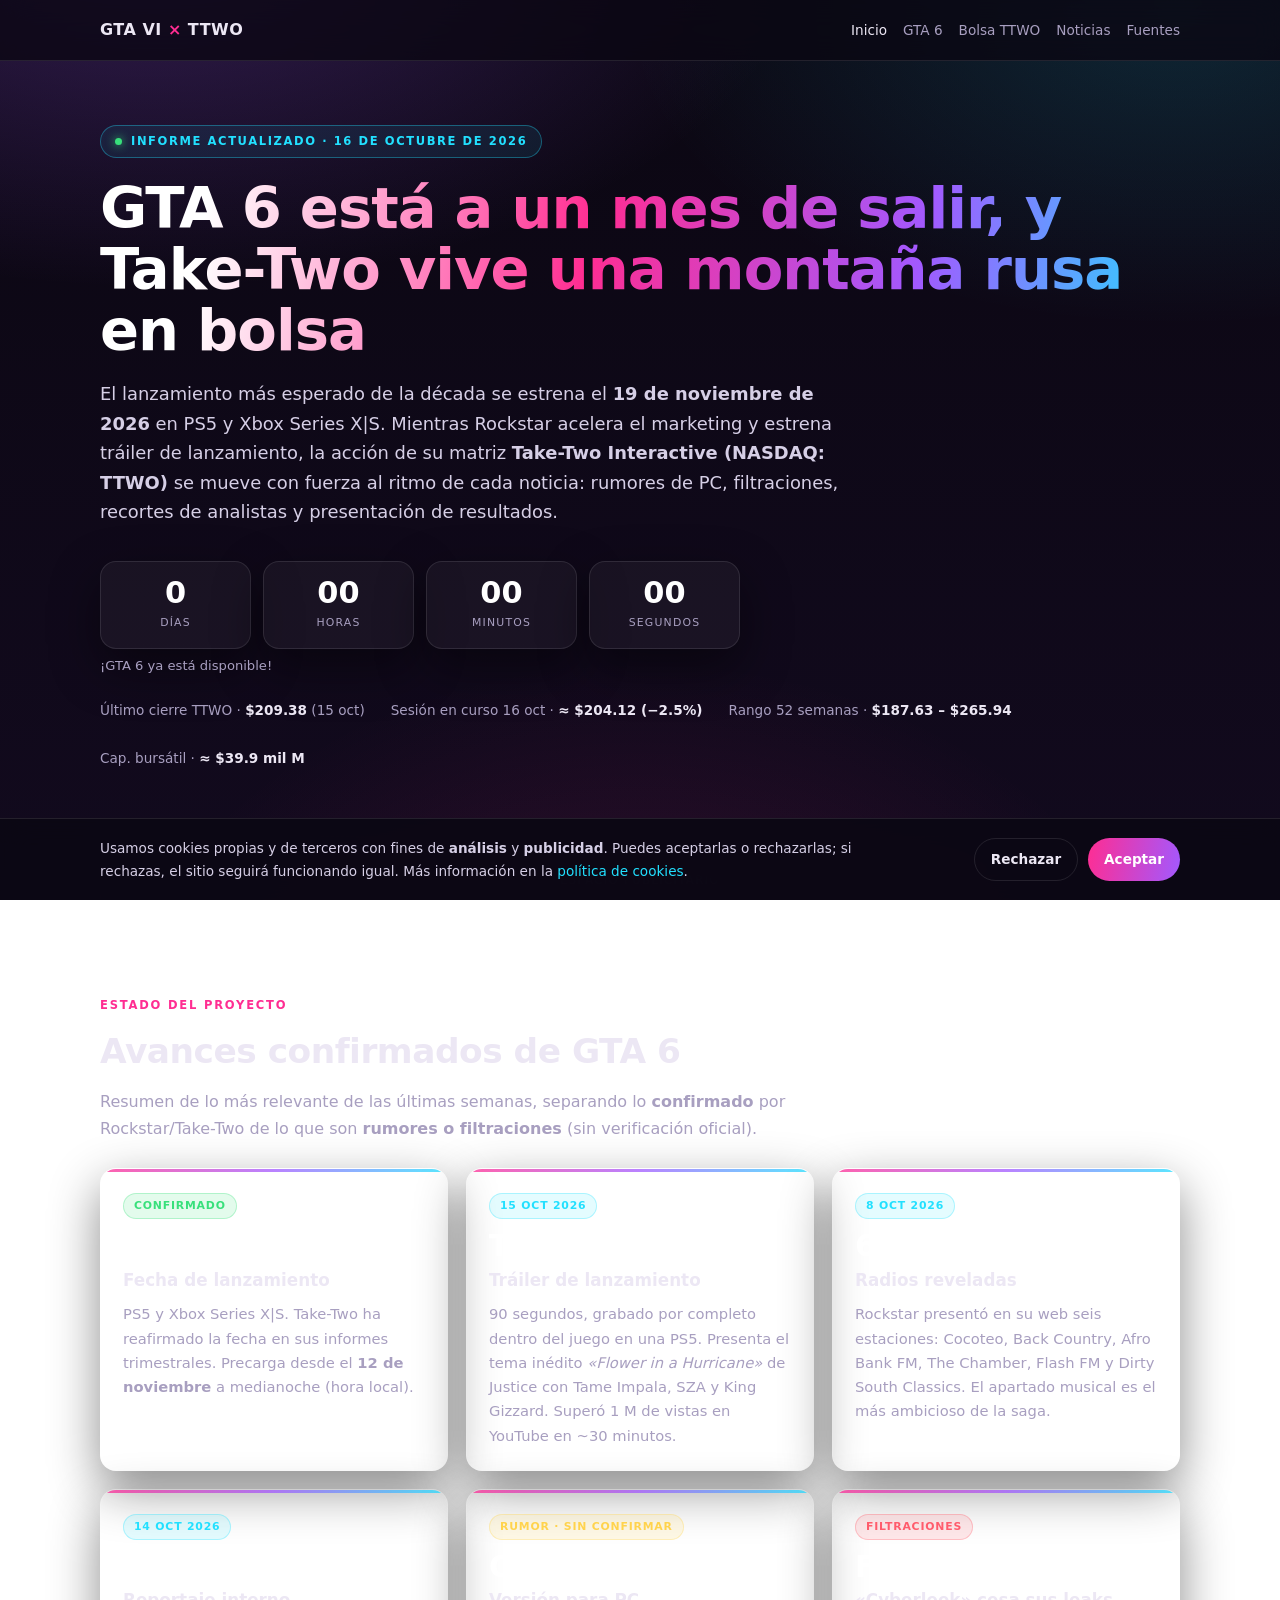
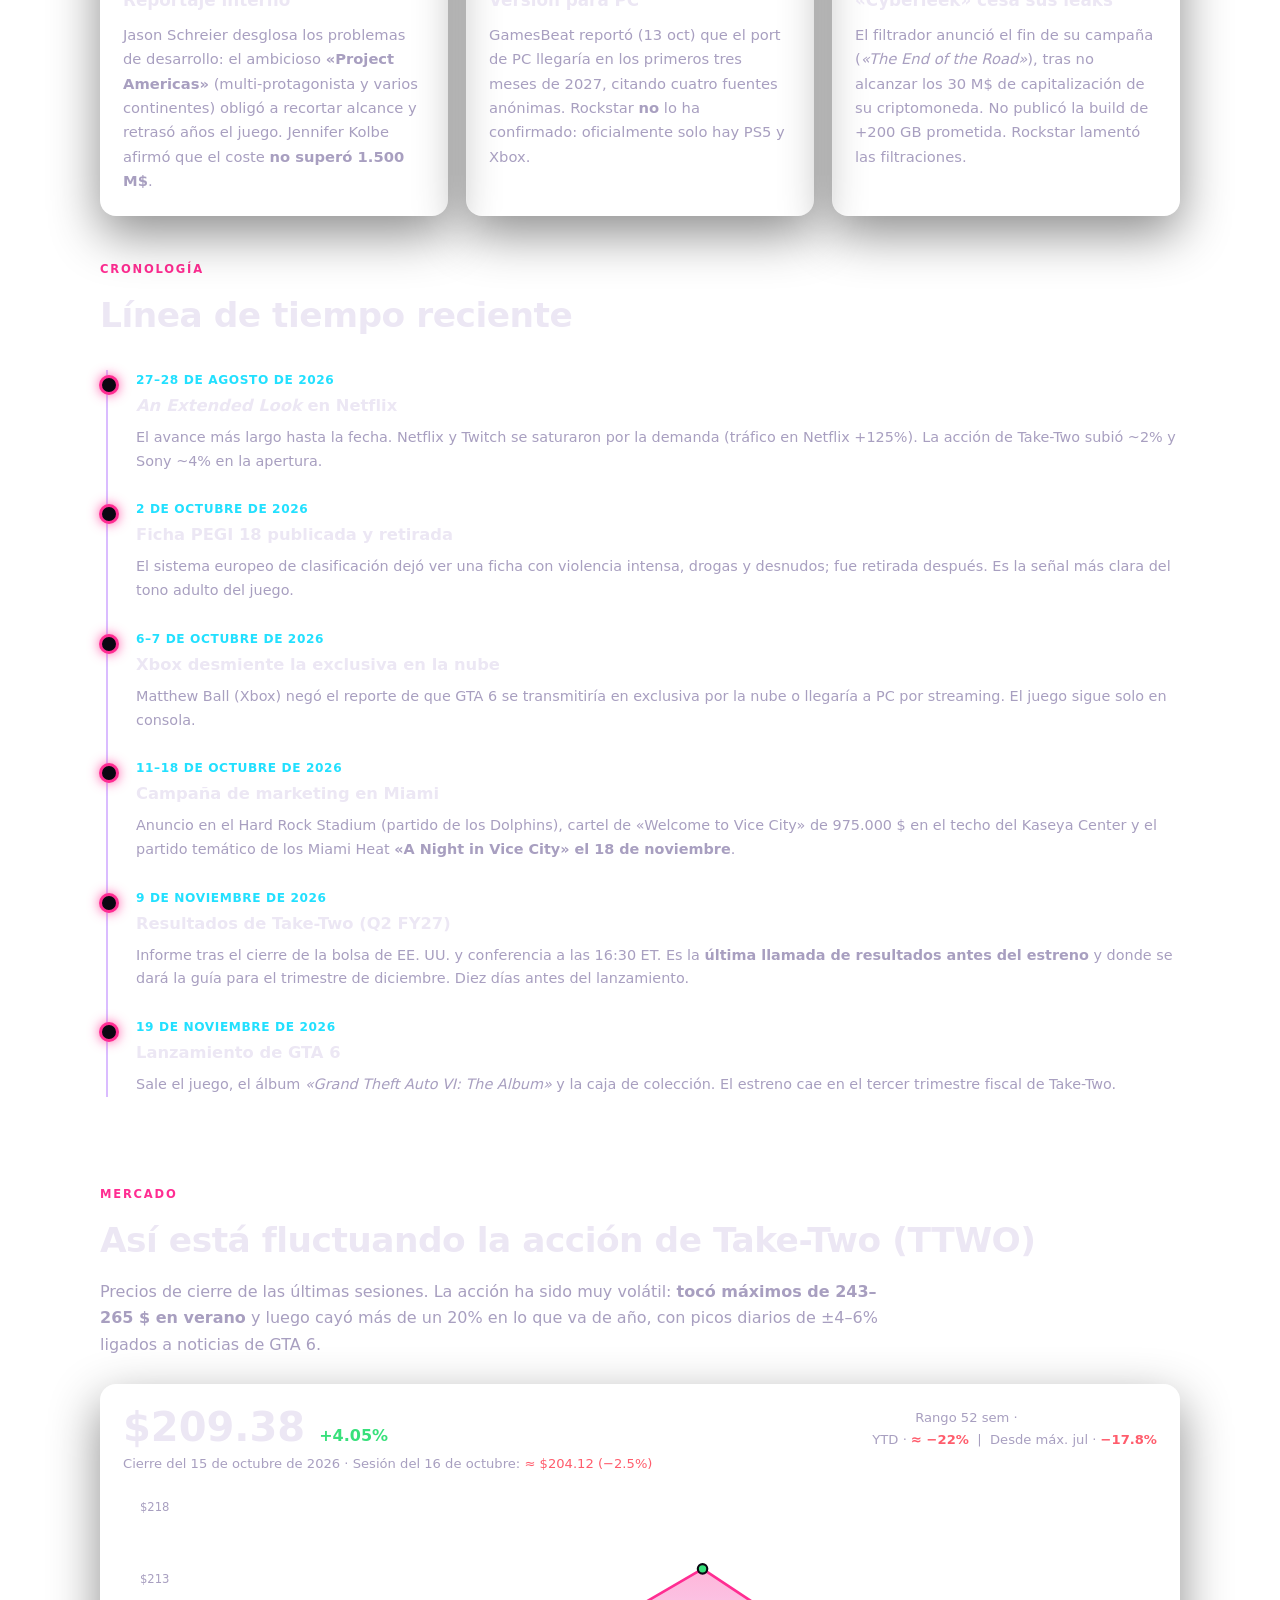
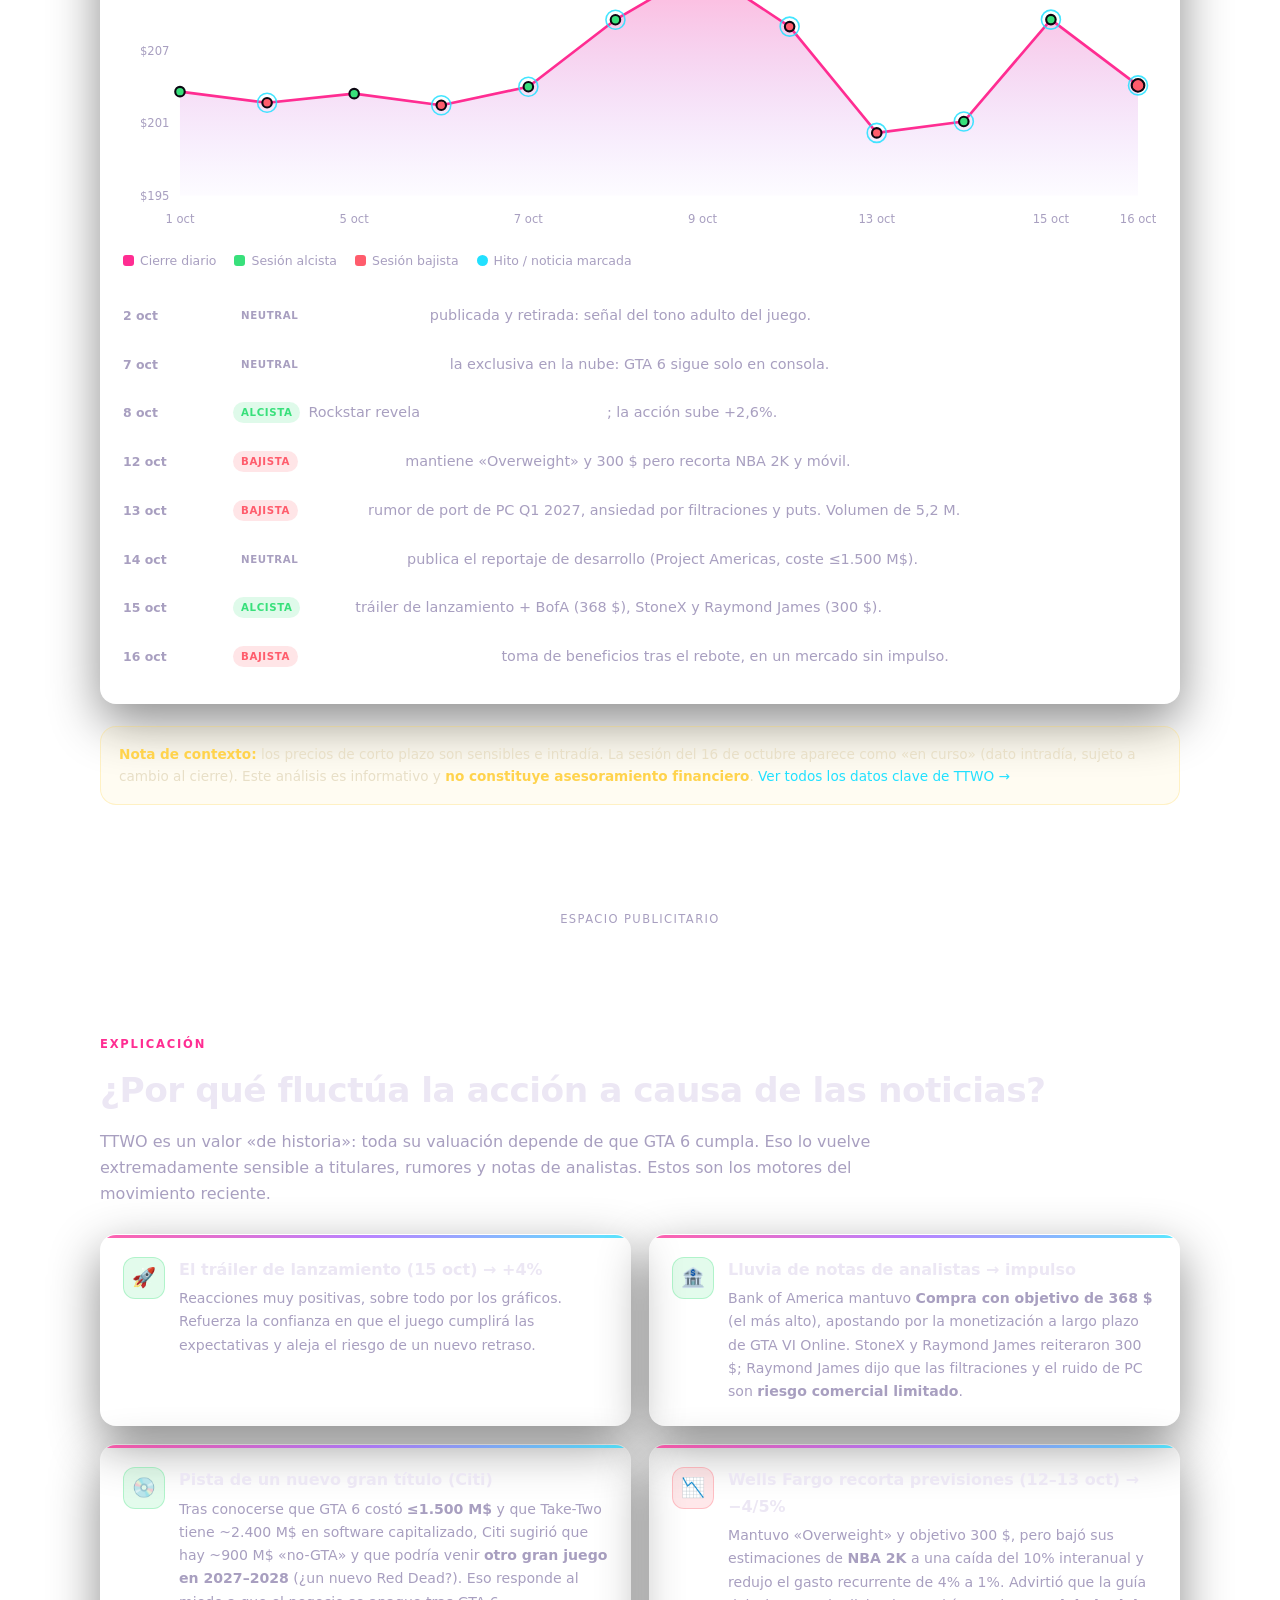
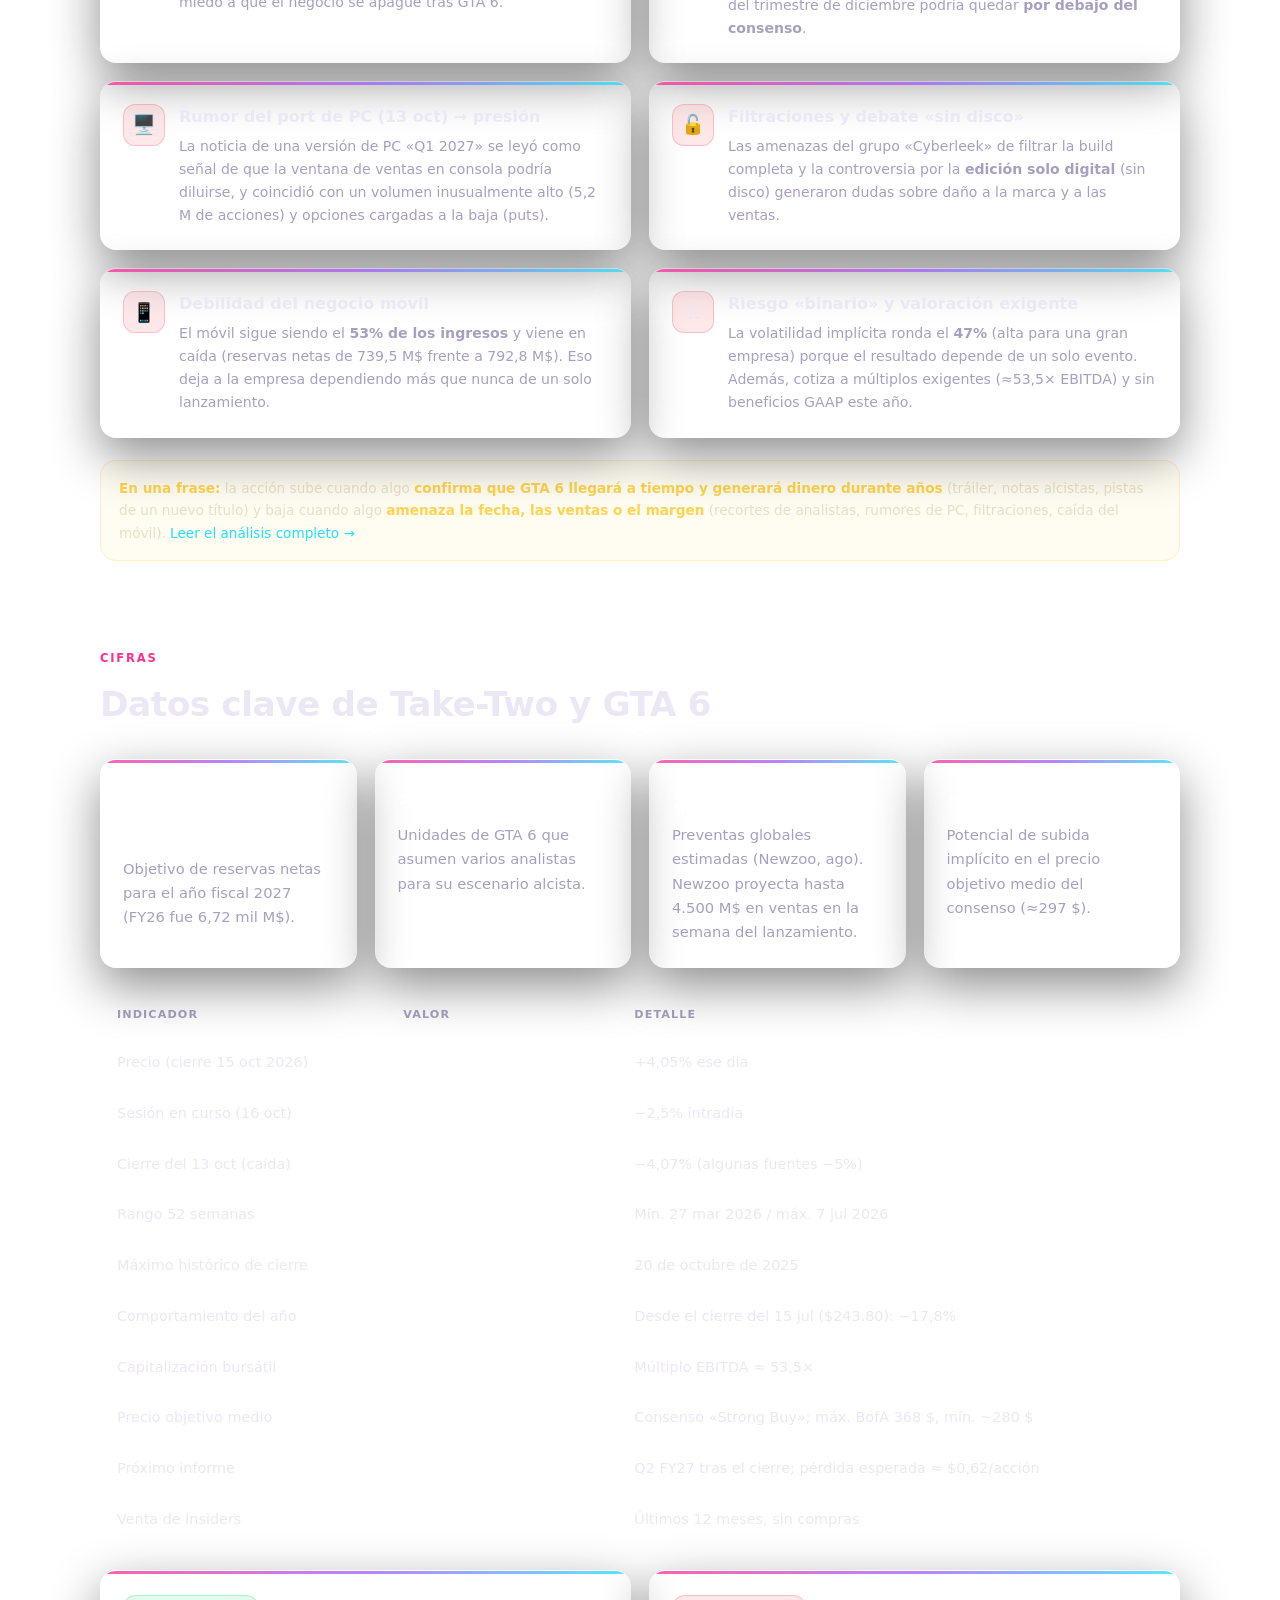
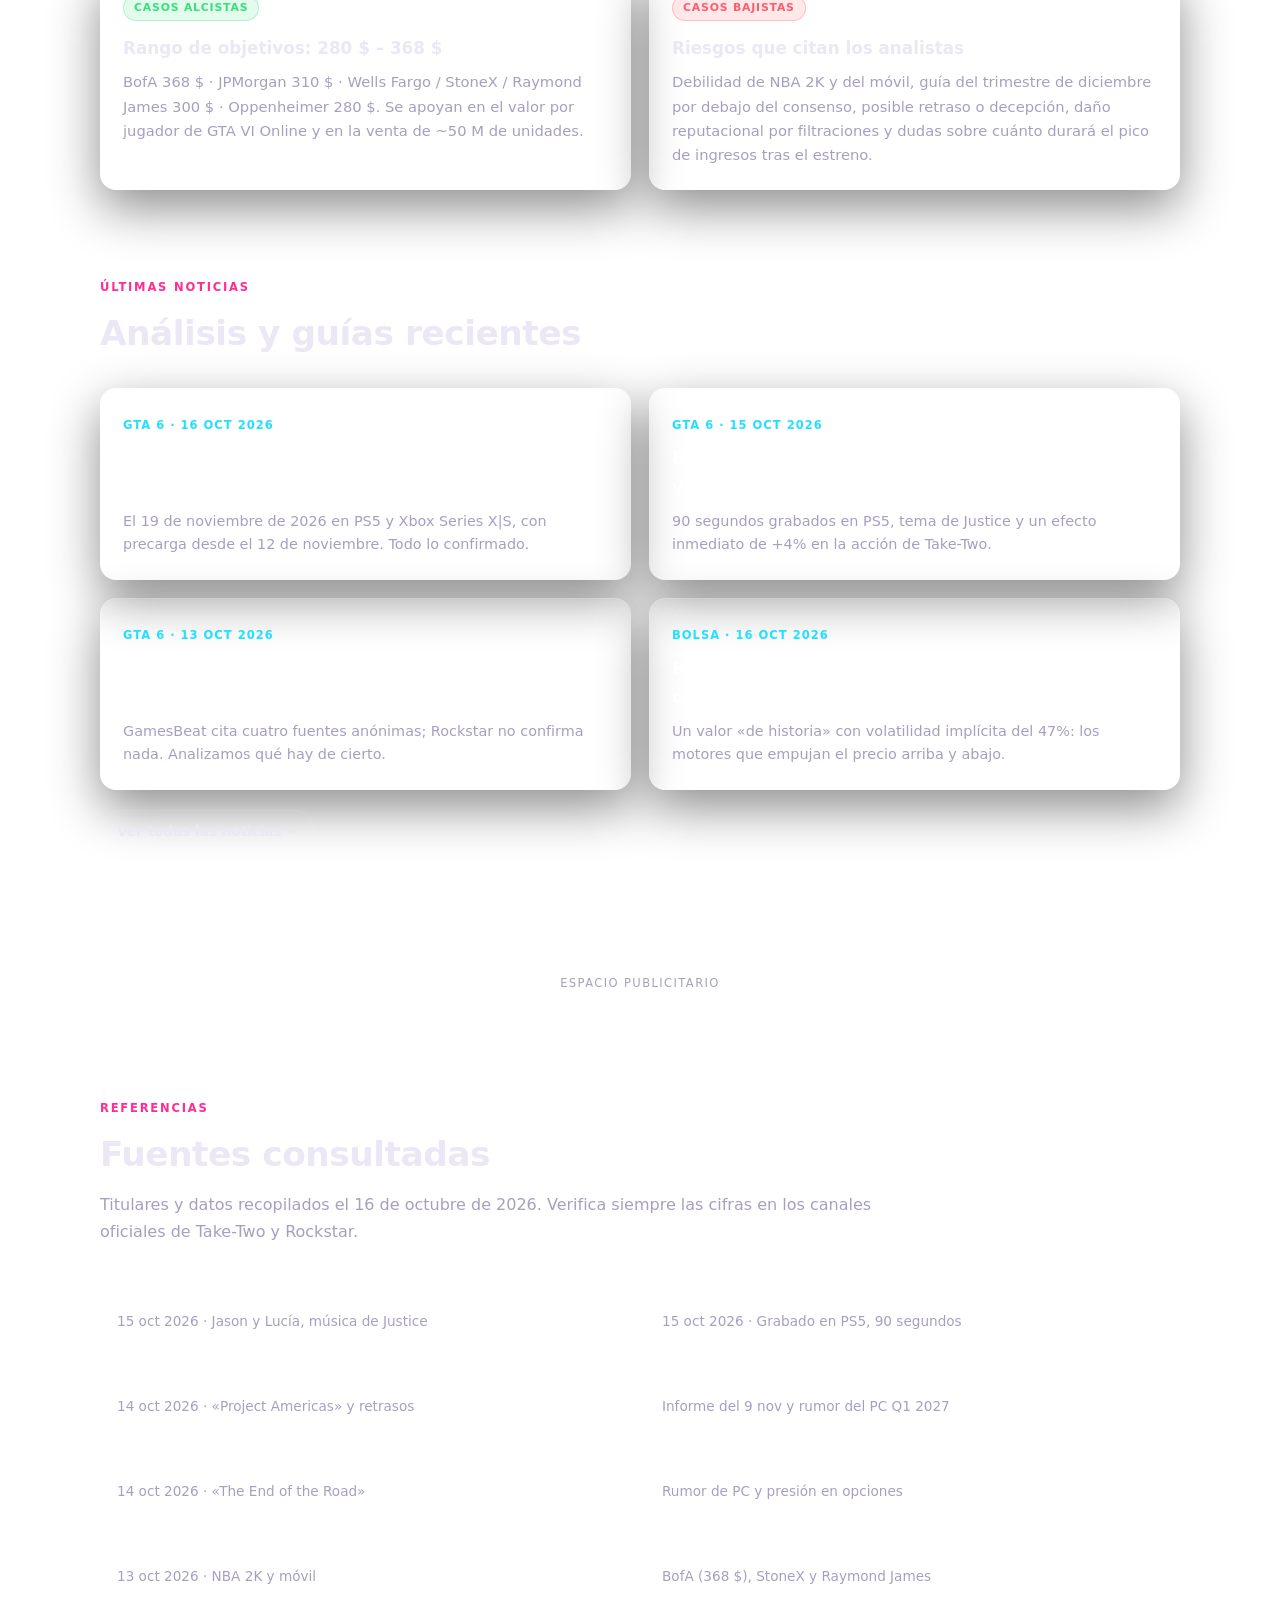
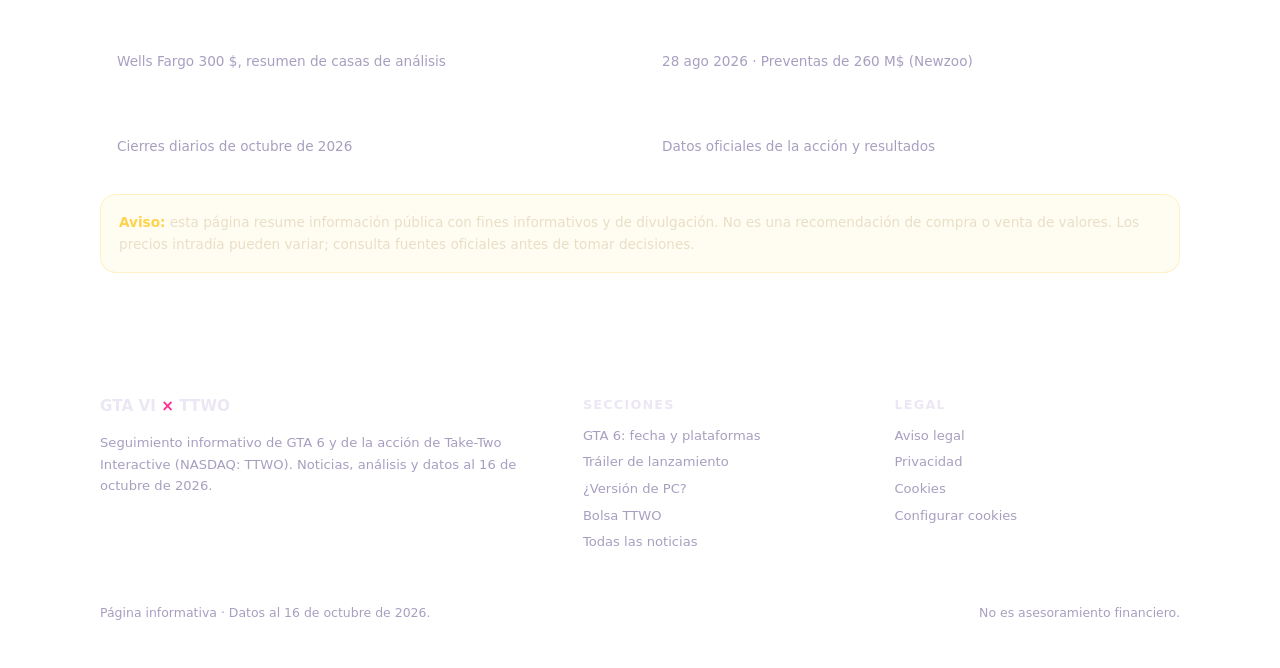
==== commit 2c24399e: "Convierte la web en sitio multi-página con SEO, RGPD y base de monetización - Extrae CSS/JS a assets" ====
--- a/index.html
+++ b/index.html
@@ -3,215 +3,57 @@
 <head>
 <meta charset="UTF-8">
 <meta name="viewport" content="width=device-width, initial-scale=1.0">
-<title>GTA 6 & Take-Two (TTWO) — Avances y bolsa al 16 de octubre de 2026</title>
+<title>GTA 6 &amp; Take-Two (TTWO) — Avances y bolsa al 16 de octubre de 2026</title>
 <meta name="description" content="Información actualizada sobre los avances de GTA 6 y por qué fluctúa la acción de Take-Two Interactive (TTWO) a causa de las noticias.">
-<style>
-  :root{
-    --bg:#0b0712;
-    --bg2:#120a1e;
-    --panel:rgba(255,255,255,.045);
-    --panel-brd:rgba(255,255,255,.10);
-    --txt:#ece7f4;
-    --muted:#a89fc0;
-    --pink:#ff2d92;
-    --purple:#a259ff;
-    --cyan:#22e0ff;
-    --green:#38e07b;
-    --red:#ff5c6c;
-    --yellow:#ffd34d;
-    --radius:16px;
-    --shadow:0 18px 50px rgba(0,0,0,.45);
-  }
-  *{box-sizing:border-box}
-  html{scroll-behavior:smooth}
-  body{
-    margin:0;
-    font-family:"Segoe UI",Roboto,system-ui,-apple-system,"Helvetica Neue",Arial,sans-serif;
-    background:
-      radial-gradient(1100px 600px at 12% -8%, rgba(162,89,255,.28), transparent 60%),
-      radial-gradient(1000px 560px at 92% 2%, rgba(34,224,255,.14), transparent 55%),
-      radial-gradient(900px 700px at 50% 120%, rgba(255,45,146,.16), transparent 60%),
-      linear-gradient(180deg,var(--bg) 0%, var(--bg2) 100%);
-    background-attachment:fixed;
-    color:var(--txt);
-    line-height:1.65;
-    -webkit-font-smoothing:antialiased;
-  }
-  a{color:var(--cyan);text-decoration:none}
-  a:hover{text-decoration:underline}
-  .wrap{max-width:1120px;margin:0 auto;padding:0 20px}
-
-  /* NAV */
-  nav{
-    position:sticky;top:0;z-index:50;
-    backdrop-filter:blur(14px);
-    background:rgba(11,7,18,.72);
-    border-bottom:1px solid var(--panel-brd);
-  }
-  nav .wrap{display:flex;align-items:center;gap:18px;height:60px;flex-wrap:wrap}
-  nav .brand{font-weight:800;letter-spacing:.5px;font-size:1rem}
-  nav .brand span{color:var(--pink)}
-  nav .links{display:flex;gap:16px;flex-wrap:wrap;margin-left:auto;font-size:.85rem}
-  nav .links a{color:var(--muted)}
-  nav .links a:hover{color:var(--txt);text-decoration:none}
-
-  /* HERO */
-  header.hero{padding:64px 0 40px;position:relative;overflow:hidden}
-  .kicker{
-    display:inline-flex;align-items:center;gap:9px;
-    font-size:.72rem;font-weight:700;letter-spacing:1.6px;text-transform:uppercase;
-    color:var(--cyan);
-    border:1px solid rgba(34,224,255,.35);
-    background:rgba(34,224,255,.08);
-    padding:6px 14px;border-radius:999px;
-  }
-  .dot{width:7px;height:7px;border-radius:50%;background:var(--green);box-shadow:0 0 10px var(--green);animation:pulse 1.8s infinite}
-  @keyframes pulse{0%,100%{opacity:1}50%{opacity:.35}}
-  h1{
-    font-size:clamp(2.1rem,5.4vw,3.6rem);
-    line-height:1.06;margin:20px 0 14px;font-weight:900;letter-spacing:-1px;
-    background:linear-gradient(100deg,#fff 10%,var(--pink) 45%,var(--purple) 75%,var(--cyan));
-    -webkit-background-clip:text;background-clip:text;color:transparent;
-  }
-  .lede{font-size:1.12rem;color:#d6cfe6;max-width:760px}
-  .meta-row{display:flex;gap:26px;flex-wrap:wrap;margin-top:22px;color:var(--muted);font-size:.85rem}
-  .meta-row b{color:var(--txt)}
-
-  /* Countdown */
-  .countdown{
-    display:grid;grid-template-columns:repeat(4,1fr);gap:12px;
-    margin:34px 0 6px;max-width:640px;
-  }
-  .cd-box{
-    background:var(--panel);border:1px solid var(--panel-brd);border-radius:var(--radius);
-    padding:16px 10px;text-align:center;box-shadow:var(--shadow);
-  }
-  .cd-num{font-size:1.9rem;font-weight:900;color:#fff;line-height:1}
-  .cd-lbl{font-size:.68rem;text-transform:uppercase;letter-spacing:1.2px;color:var(--muted);margin-top:6px}
-  .cd-caption{font-size:.82rem;color:var(--muted);margin-top:6px}
-
-  /* SECTIONS */
-  section{padding:44px 0}
-  .sec-head{margin-bottom:26px}
-  .sec-tag{font-size:.72rem;font-weight:700;letter-spacing:1.8px;text-transform:uppercase;color:var(--pink)}
-  h2{font-size:clamp(1.5rem,3.4vw,2.15rem);margin:8px 0 10px;font-weight:850;letter-spacing:-.5px}
-  .sec-head p{color:var(--muted);max-width:780px;margin:0}
-
-  .grid{display:grid;gap:18px}
-  .g2{grid-template-columns:repeat(2,1fr)}
-  .g3{grid-template-columns:repeat(3,1fr)}
-  .g4{grid-template-columns:repeat(4,1fr)}
-  @media(max-width:900px){.g3,.g4{grid-template-columns:repeat(2,1fr)}}
-  @media(max-width:620px){.g2,.g3,.g4{grid-template-columns:1fr}.countdown{grid-template-columns:repeat(2,1fr)}}
-
-  .card{
-    background:var(--panel);border:1px solid var(--panel-brd);border-radius:var(--radius);
-    padding:22px;box-shadow:var(--shadow);position:relative;overflow:hidden;
-  }
-  .card::before{content:"";position:absolute;inset:0 0 auto 0;height:3px;background:linear-gradient(90deg,var(--pink),var(--purple),var(--cyan));opacity:.75}
-  .card h3{margin:4px 0 8px;font-size:1.05rem}
-  .card p{margin:0;color:var(--muted);font-size:.92rem}
-  .card .big{font-size:1.9rem;font-weight:900;color:#fff;line-height:1.1}
-  .pill{display:inline-block;font-size:.68rem;font-weight:700;letter-spacing:.8px;text-transform:uppercase;padding:3px 10px;border-radius:999px;margin-bottom:10px}
-  .pill.ok{background:rgba(56,224,123,.14);color:var(--green);border:1px solid rgba(56,224,123,.3)}
-  .pill.rumor{background:rgba(255,211,77,.14);color:var(--yellow);border:1px solid rgba(255,211,77,.3)}
-  .pill.bad{background:rgba(255,92,108,.14);color:var(--red);border:1px solid rgba(255,92,108,.3)}
-  .pill.info{background:rgba(34,224,255,.12);color:var(--cyan);border:1px solid rgba(34,224,255,.3)}
-
-  /* TIMELINE */
-  .timeline{position:relative;margin-left:6px;padding-left:28px;border-left:2px solid rgba(162,89,255,.4)}
-  .tl-item{position:relative;padding:0 0 26px}
-  .tl-item:last-child{padding-bottom:0}
-  .tl-item::before{
-    content:"";position:absolute;left:-37px;top:5px;width:14px;height:14px;border-radius:50%;
-    background:var(--bg);border:3px solid var(--pink);box-shadow:0 0 12px rgba(255,45,146,.8)
-  }
-  .tl-date{font-size:.76rem;font-weight:700;letter-spacing:.6px;color:var(--cyan);text-transform:uppercase}
-  .tl-item h4{margin:3px 0 6px;font-size:1.02rem}
-  .tl-item p{margin:0;color:var(--muted);font-size:.9rem}
-
-  /* CHART */
-  .chart-card{background:var(--panel);border:1px solid var(--panel-brd);border-radius:var(--radius);padding:22px;box-shadow:var(--shadow)}
-  .chart-top{display:flex;justify-content:space-between;align-items:flex-start;gap:16px;flex-wrap:wrap;margin-bottom:6px}
-  .price-now{font-size:2.5rem;font-weight:900;line-height:1}
-  .price-chg{font-size:1rem;font-weight:700}
-  .up{color:var(--green)} .down{color:var(--red)}
-  #chartWrap{position:relative;margin-top:6px}
-  #chartWrap svg{width:100%;height:auto;display:block;overflow:visible}
-  .ctip{
-    position:absolute;pointer-events:none;opacity:0;transition:opacity .12s;
-    background:rgba(15,9,26,.96);border:1px solid rgba(162,89,255,.5);border-radius:10px;
-    padding:8px 12px;font-size:.8rem;white-space:nowrap;transform:translate(-50%,-125%);
-    box-shadow:0 10px 30px rgba(0,0,0,.6);z-index:5;
-  }
-  .ctip b{color:#fff}
-  .legend{display:flex;gap:18px;flex-wrap:wrap;margin-top:12px;font-size:.78rem;color:var(--muted)}
-  .legend i{display:inline-block;width:11px;height:11px;border-radius:3px;margin-right:6px;vertical-align:-1px}
-
-  .events{margin-top:20px}
-  .event{
-    display:grid;grid-template-columns:96px 1fr;gap:14px;
-    padding:12px 0;border-top:1px solid var(--panel-brd);align-items:start;
-  }
-  .event:first-child{border-top:none}
-  .event .d{font-size:.78rem;font-weight:700;color:var(--muted);padding-top:2px}
-  .event .t strong{color:#fff}
-  .event .t{font-size:.9rem;color:var(--muted)}
-  .tag{display:inline-block;font-size:.64rem;font-weight:800;letter-spacing:.6px;text-transform:uppercase;padding:2px 8px;border-radius:999px;margin-right:8px;vertical-align:1px}
-  .tag.pos{background:rgba(56,224,123,.16);color:var(--green)}
-  .tag.neg{background:rgba(255,92,108,.16);color:var(--red)}
-  .tag.neu{background:rgba(255,255,255,.1);color:var(--muted)}
-
-  /* TABLE */
-  .tbl-wrap{overflow-x:auto;border:1px solid var(--panel-brd);border-radius:var(--radius);background:var(--panel)}
-  table{width:100%;border-collapse:collapse;font-size:.9rem;min-width:520px}
-  th,td{padding:13px 16px;text-align:left;border-bottom:1px solid var(--panel-brd)}
-  th{font-size:.7rem;text-transform:uppercase;letter-spacing:1.1px;color:var(--muted);font-weight:700;background:rgba(255,255,255,.02)}
-  tr:last-child td{border-bottom:none}
-  td b{color:#fff}
-
-  /* SUMMARY CARDS */
-  .reason{display:flex;gap:14px;align-items:flex-start}
-  .reason .ic{flex:0 0 42px;height:42px;border-radius:12px;display:grid;place-items:center;font-size:1.2rem}
-  .ic.red{background:rgba(255,92,108,.14);border:1px solid rgba(255,92,108,.3)}
-  .ic.green{background:rgba(56,224,123,.14);border:1px solid rgba(56,224,123,.3)}
-  .reason h3{margin:0 0 4px;font-size:1rem}
-  .reason p{margin:0;color:var(--muted);font-size:.88rem}
-
-  /* SOURCES */
-  .src-grid{display:grid;grid-template-columns:repeat(2,1fr);gap:10px}
-  @media(max-width:700px){.src-grid{grid-template-columns:1fr}}
-  .src{
-    display:block;padding:13px 16px;border:1px solid var(--panel-brd);border-radius:12px;
-    background:rgba(255,255,255,.03);font-size:.85rem;color:var(--muted)
-  }
-  .src b{color:#fff;display:block;font-size:.86rem;margin-bottom:2px}
-  .src:hover{border-color:rgba(34,224,255,.5);text-decoration:none}
-
-  .note{
-    background:rgba(255,211,77,.07);border:1px solid rgba(255,211,77,.28);border-radius:var(--radius);
-    padding:16px 18px;font-size:.85rem;color:#e8dfc7;margin-top:22px
-  }
-  .note b{color:var(--yellow)}
-
-  footer{border-top:1px solid var(--panel-brd);margin-top:40px;padding:30px 0 50px;color:var(--muted);font-size:.82rem}
-  footer .wrap{display:flex;justify-content:space-between;gap:16px;flex-wrap:wrap}
-</style>
+<link rel="canonical" href="https://lobato18.github.io/gta6-take-two/">
+<meta name="robots" content="index,follow,max-image-preview:large">
+<meta name="theme-color" content="#0b0712">
+<link rel="icon" type="image/svg+xml" href="assets/favicon.svg">
+<!-- Open Graph -->
+<meta property="og:type" content="website">
+<meta property="og:site_name" content="GTA 6 × TTWO">
+<meta property="og:title" content="GTA 6 y Take-Two (TTWO): avances y bolsa al 16 de octubre de 2026">
+<meta property="og:description" content="El lanzamiento más esperado de la década y por qué la acción de Take-Two se mueve con cada noticia.">
+<meta property="og:url" content="https://lobato18.github.io/gta6-take-two/">
+<meta property="og:locale" content="es_ES">
+<meta name="twitter:card" content="summary">
+<meta name="twitter:title" content="GTA 6 y Take-Two (TTWO): avances y bolsa">
+<meta name="twitter:description" content="Avances confirmados de GTA 6 y volatilidad de la acción de Take-Two.">
+<link rel="stylesheet" href="assets/css/site.css">
+<script>window.SITE_BASE="";</script>
+<script defer src="assets/js/config.js"></script>
+<script defer src="assets/js/consent.js"></script>
+<script defer src="assets/js/analytics.js"></script>
+<script defer src="assets/js/ads.js"></script>
+<script defer src="assets/js/home.js"></script>
+<script type="application/ld+json">
+{
+  "@context": "https://schema.org",
+  "@type": "WebSite",
+  "name": "GTA 6 × TTWO",
+  "url": "https://lobato18.github.io/gta6-take-two/",
+  "inLanguage": "es-ES",
+  "description": "Seguimiento informativo de GTA 6 y de la acción de Take-Two Interactive (TTWO)."
+}
+</script>
 </head>
 <body>
+<a class="skip-link" href="#main">Saltar al contenido</a>
 
 <nav>
   <div class="wrap">
-    <div class="brand">GTA&nbsp;VI <span>×</span> TTWO</div>
+    <a class="brand" href="index.html" style="color:inherit">GTA&nbsp;VI <span>×</span> TTWO</a>
     <div class="links">
-      <a href="#juego">Avances del juego</a>
-      <a href="#accion">La acción</a>
-      <a href="#porque">¿Por qué fluctúa?</a>
-      <a href="#datos">Datos clave</a>
+      <a href="index.html" aria-current="page">Inicio</a>
+      <a href="gta-6/fecha-de-lanzamiento.html">GTA 6</a>
+      <a href="bolsa/ttwo-volatilidad.html">Bolsa TTWO</a>
+      <a href="noticias/index.html">Noticias</a>
       <a href="#fuentes">Fuentes</a>
     </div>
   </div>
 </nav>
+
+<main id="main">
 
 <header class="hero">
   <div class="wrap">
@@ -241,6 +83,9 @@
   </div>
 </header>
 
+<!-- Anuncio superior -->
+<div class="wrap"><div class="ad" data-slot="top"><div class="ad-inner">Espacio publicitario</div></div></div>
+
 <!-- ================= AVANCES DEL JUEGO ================= -->
 <section id="juego">
   <div class="wrap">
@@ -254,13 +99,13 @@
       <div class="card">
         <span class="pill ok">Confirmado</span>
         <div class="big">19 nov 2026</div>
-        <h3>Fecha de lanzamiento</h3>
+        <h3><a href="gta-6/fecha-de-lanzamiento.html">Fecha de lanzamiento</a></h3>
         <p>PS5 y Xbox Series X|S. Take-Two ha reafirmado la fecha en sus informes trimestrales. Precarga desde el <b>12 de noviembre</b> a medianoche (hora local).</p>
       </div>
       <div class="card">
         <span class="pill info">15 oct 2026</span>
         <div class="big">Tráiler final</div>
-        <h3>Tráiler de lanzamiento</h3>
+        <h3><a href="gta-6/trailer-de-lanzamiento.html">Tráiler de lanzamiento</a></h3>
         <p>90 segundos, grabado por completo dentro del juego en una PS5. Presenta el tema inédito <i>«Flower in a Hurricane»</i> de Justice con Tame Impala, SZA y King Gizzard. Superó 1 M de vistas en YouTube en ~30 minutos.</p>
       </div>
       <div class="card">
@@ -278,7 +123,7 @@
       <div class="card">
         <span class="pill rumor">Rumor · sin confirmar</span>
         <div class="big">Q1 2027</div>
-        <h3>Versión para PC</h3>
+        <h3><a href="gta-6/version-pc.html">Versión para PC</a></h3>
         <p>GamesBeat reportó (13 oct) que el port de PC llegaría en los primeros tres meses de 2027, citando cuatro fuentes anónimas. Rockstar <b>no</b> lo ha confirmado: oficialmente solo hay PS5 y Xbox.</p>
       </div>
       <div class="card">
@@ -365,9 +210,13 @@
     <div class="note">
       <b>Nota de contexto:</b> los precios de corto plazo son sensibles e intradía. La sesión del 16 de octubre aparece como
       «en curso» (dato intradía, sujeto a cambio al cierre). Este análisis es informativo y <b>no constituye asesoramiento financiero</b>.
-    </div>
-  </div>
-</section>
+      <a href="bolsa/datos-clave-ttwo.html">Ver todos los datos clave de TTWO →</a>
+    </div>
+  </div>
+</section>
+
+<!-- Anuncio intermedio -->
+<div class="wrap"><div class="ad" data-slot="mid"><div class="ad-inner">Espacio publicitario</div></div></div>
 
 <!-- ================= POR QUÉ FLUCTÚA ================= -->
 <section id="porque">
@@ -457,6 +306,7 @@
       <b>En una frase:</b> la acción sube cuando algo <b>confirma que GTA 6 llegará a tiempo y generará dinero durante años</b>
       (tráiler, notas alcistas, pistas de un nuevo título) y baja cuando algo <b>amenaza la fecha, las ventas o el margen</b>
       (recortes de analistas, rumores de PC, filtraciones, caída del móvil).
+      <a href="bolsa/ttwo-volatilidad.html">Leer el análisis completo →</a>
     </div>
   </div>
 </section>
@@ -511,6 +361,42 @@
   </div>
 </section>
 
+<!-- ================= ÚLTIMAS NOTICIAS ================= -->
+<section id="noticias">
+  <div class="wrap">
+    <div class="sec-head">
+      <div class="sec-tag">Últimas noticias</div>
+      <h2>Análisis y guías recientes</h2>
+    </div>
+    <div class="posts">
+      <a class="post" href="gta-6/fecha-de-lanzamiento.html">
+        <span class="pdate">GTA 6 · 16 oct 2026</span>
+        <h3>GTA 6: fecha de lanzamiento, plataformas y precarga</h3>
+        <p>El 19 de noviembre de 2026 en PS5 y Xbox Series X|S, con precarga desde el 12 de noviembre. Todo lo confirmado.</p>
+      </a>
+      <a class="post" href="gta-6/trailer-de-lanzamiento.html">
+        <span class="pdate">GTA 6 · 15 oct 2026</span>
+        <h3>El tráiler de lanzamiento de GTA 6: qué muestra y por qué movió la bolsa</h3>
+        <p>90 segundos grabados en PS5, tema de Justice y un efecto inmediato de +4% en la acción de Take-Two.</p>
+      </a>
+      <a class="post" href="gta-6/version-pc.html">
+        <span class="pdate">GTA 6 · 13 oct 2026</span>
+        <h3>¿Habrá versión de PC de GTA 6? Qué se sabe del rumor de Q1 2027</h3>
+        <p>GamesBeat cita cuatro fuentes anónimas; Rockstar no confirma nada. Analizamos qué hay de cierto.</p>
+      </a>
+      <a class="post" href="bolsa/ttwo-volatilidad.html">
+        <span class="pdate">Bolsa · 16 oct 2026</span>
+        <h3>Por qué la acción de Take-Two (TTWO) se mueve con cada noticia de GTA 6</h3>
+        <p>Un valor «de historia» con volatilidad implícita del 47%: los motores que empujan el precio arriba y abajo.</p>
+      </a>
+    </div>
+    <p style="margin-top:20px"><a class="btn" href="noticias/index.html">Ver todas las noticias →</a></p>
+  </div>
+</section>
+
+<!-- Anuncio inferior -->
+<div class="wrap"><div class="ad" data-slot="bottom"><div class="ad-inner">Espacio publicitario</div></div></div>
+
 <!-- ================= FUENTES ================= -->
 <section id="fuentes">
   <div class="wrap">
@@ -520,18 +406,18 @@
       <p>Titulares y datos recopilados el 16 de octubre de 2026. Verifica siempre las cifras en los canales oficiales de Take-Two y Rockstar.</p>
     </div>
     <div class="src-grid">
-      <a class="src" href="https://www.gamesradar.com/games/grand-theft-auto/gta-6-launch-trailer/" target="_blank" rel="noopener"><b>GamesRadar+ — Tráiler de lanzamiento</b>15 oct 2026 · Jason y Lucía, música de Justice</a>
-      <a class="src" href="https://cdjuegos.com/noticias/2026/10/gta-6-trailer-de-lanzamiento-justice-flower-in-a-hurricane" target="_blank" rel="noopener"><b>CDJuegos — «Flower in a Hurricane»</b>15 oct 2026 · Grabado en PS5, 90 segundos</a>
-      <a class="src" href="https://www.polygon.com/gta-6-bloomberg-jason-rockstar-development/" target="_blank" rel="noopener"><b>Polygon / Bloomberg — Desarrollo</b>14 oct 2026 · «Project Americas» y retrasos</a>
-      <a class="src" href="https://gta6cheatsheet.com/es/noticias/gta-6-noticias-13-de-octubre-de-2026/" target="_blank" rel="noopener"><b>GTA6 Cheat Sheet — Noticias 13 oct</b>Informe del 9 nov y rumor del PC Q1 2027</a>
-      <a class="src" href="https://www.infobae.com/tecno/2026/10/14/filtran-nuevas-imagenes-de-gta-6-con-escenas-de-las-misiones-finales-y-deportes/" target="_blank" rel="noopener"><b>Infobae — Filtraciones de Cyberleek</b>14 oct 2026 · «The End of the Road»</a>
-      <a class="src" href="https://www.tipranks.com/news/take-two-stock-ttwo-dives-over-5-on-new-gta-vi-pc-port-release-window-rumor" target="_blank" rel="noopener"><b>TipRanks — Caída del 13 oct</b>Rumor de PC y presión en opciones</a>
-      <a class="src" href="https://247wallst.com/investing/2026/10/13/take-two-interactive-slides-5-as-wells-fargo-trims-estimates-behind-300-target-roblox-holds-flat-gamestop-barely-budges/" target="_blank" rel="noopener"><b>24/7 Wall St. — Wells Fargo recorta</b>13 oct 2026 · NBA 2K y móvil</a>
-      <a class="src" href="https://www.streetinsider.com/General+News/Slew+of+analyst+comments+sends+Take-Two+%28TTWO%29+up+4%25+ahead+of+November+earnings+and+GTV+6/27192367.html" target="_blank" rel="noopener"><b>StreetInsider — Repunte del 15 oct</b>BofA (368 $), StoneX y Raymond James</a>
-      <a class="src" href="https://www.investing.com/news/analyst-ratings/wells-fargo-reiterates-taketwo-stock-overweight-rating-at-300-target-93CH-4943909" target="_blank" rel="noopener"><b>Investing.com — Objetivos de analistas</b>Wells Fargo 300 $, resumen de casas de análisis</a>
-      <a class="src" href="https://www.cnbc.com/2026/08/28/gta-6-preview-netflix.html" target="_blank" rel="noopener"><b>CNBC — Demanda «blockbuster»</b>28 ago 2026 · Preventas de 260 M$ (Newzoo)</a>
-      <a class="src" href="https://chartexchange.com/symbol/nasdaq-ttwo/historical/" target="_blank" rel="noopener"><b>ChartExchange — Historial de precios TTWO</b>Cierres diarios de octubre de 2026</a>
-      <a class="src" href="http://www.take2games.com/ir/stock" target="_blank" rel="noopener"><b>Take-Two — Relaciones con inversores</b>Datos oficiales de la acción y resultados</a>
+      <a class="src" href="https://www.gamesradar.com/games/grand-theft-auto/gta-6-launch-trailer/" target="_blank" rel="noopener nofollow"><b>GamesRadar+ — Tráiler de lanzamiento</b>15 oct 2026 · Jason y Lucía, música de Justice</a>
+      <a class="src" href="https://cdjuegos.com/noticias/2026/10/gta-6-trailer-de-lanzamiento-justice-flower-in-a-hurricane" target="_blank" rel="noopener nofollow"><b>CDJuegos — «Flower in a Hurricane»</b>15 oct 2026 · Grabado en PS5, 90 segundos</a>
+      <a class="src" href="https://www.polygon.com/gta-6-bloomberg-jason-rockstar-development/" target="_blank" rel="noopener nofollow"><b>Polygon / Bloomberg — Desarrollo</b>14 oct 2026 · «Project Americas» y retrasos</a>
+      <a class="src" href="https://gta6cheatsheet.com/es/noticias/gta-6-noticias-13-de-octubre-de-2026/" target="_blank" rel="noopener nofollow"><b>GTA6 Cheat Sheet — Noticias 13 oct</b>Informe del 9 nov y rumor del PC Q1 2027</a>
+      <a class="src" href="https://www.infobae.com/tecno/2026/10/14/filtran-nuevas-imagenes-de-gta-6-con-escenas-de-las-misiones-finales-y-deportes/" target="_blank" rel="noopener nofollow"><b>Infobae — Filtraciones de Cyberleek</b>14 oct 2026 · «The End of the Road»</a>
+      <a class="src" href="https://www.tipranks.com/news/take-two-stock-ttwo-dives-over-5-on-new-gta-vi-pc-port-release-window-rumor" target="_blank" rel="noopener nofollow"><b>TipRanks — Caída del 13 oct</b>Rumor de PC y presión en opciones</a>
+      <a class="src" href="https://247wallst.com/investing/2026/10/13/take-two-interactive-slides-5-as-wells-fargo-trims-estimates-behind-300-target-roblox-holds-flat-gamestop-barely-budges/" target="_blank" rel="noopener nofollow"><b>24/7 Wall St. — Wells Fargo recorta</b>13 oct 2026 · NBA 2K y móvil</a>
+      <a class="src" href="https://www.streetinsider.com/General+News/Slew+of+analyst+comments+sends+Take-Two+%28TTWO%29+up+4%25+ahead+of+November+earnings+and+GTV+6/27192367.html" target="_blank" rel="noopener nofollow"><b>StreetInsider — Repunte del 15 oct</b>BofA (368 $), StoneX y Raymond James</a>
+      <a class="src" href="https://www.investing.com/news/analyst-ratings/wells-fargo-reiterates-taketwo-stock-overweight-rating-at-300-target-93CH-4943909" target="_blank" rel="noopener nofollow"><b>Investing.com — Objetivos de analistas</b>Wells Fargo 300 $, resumen de casas de análisis</a>
+      <a class="src" href="https://www.cnbc.com/2026/08/28/gta-6-preview-netflix.html" target="_blank" rel="noopener nofollow"><b>CNBC — Demanda «blockbuster»</b>28 ago 2026 · Preventas de 260 M$ (Newzoo)</a>
+      <a class="src" href="https://chartexchange.com/symbol/nasdaq-ttwo/historical/" target="_blank" rel="noopener nofollow"><b>ChartExchange — Historial de precios TTWO</b>Cierres diarios de octubre de 2026</a>
+      <a class="src" href="http://www.take2games.com/ir/stock" target="_blank" rel="noopener nofollow"><b>Take-Two — Relaciones con inversores</b>Datos oficiales de la acción y resultados</a>
     </div>
 
     <div class="note">
@@ -541,166 +427,41 @@
   </div>
 </section>
 
+</main>
+
 <footer>
   <div class="wrap">
-    <span>Página informativa · GTA 6 × Take-Two Interactive (TTWO) · Datos al 16 de octubre de 2026</span>
-    <span>Hecha para seguimiento de noticias — no es asesoramiento financiero.</span>
+    <div class="cols">
+      <div>
+        <div class="brandline">GTA&nbsp;VI <span>×</span> TTWO</div>
+        <p>Seguimiento informativo de GTA 6 y de la acción de Take-Two Interactive (NASDAQ: TTWO). Noticias, análisis y datos al 16 de octubre de 2026.</p>
+      </div>
+      <div>
+        <h4>Secciones</h4>
+        <ul>
+          <li><a href="gta-6/fecha-de-lanzamiento.html">GTA 6: fecha y plataformas</a></li>
+          <li><a href="gta-6/trailer-de-lanzamiento.html">Tráiler de lanzamiento</a></li>
+          <li><a href="gta-6/version-pc.html">¿Versión de PC?</a></li>
+          <li><a href="bolsa/ttwo-volatilidad.html">Bolsa TTWO</a></li>
+          <li><a href="noticias/index.html">Todas las noticias</a></li>
+        </ul>
+      </div>
+      <div>
+        <h4>Legal</h4>
+        <ul>
+          <li><a href="legal/aviso-legal.html">Aviso legal</a></li>
+          <li><a href="legal/privacidad.html">Privacidad</a></li>
+          <li><a href="legal/cookies.html">Cookies</a></li>
+          <li><a href="#" data-cookie-settings>Configurar cookies</a></li>
+        </ul>
+      </div>
+    </div>
+    <div class="bottom">
+      <span>Página informativa · Datos al 16 de octubre de 2026.</span>
+      <span>No es asesoramiento financiero.</span>
+    </div>
   </div>
 </footer>
 
-<script>
-/* ---------- Cuenta atrás ---------- */
-(function(){
-  var launch = new Date("2026-11-19T00:00:00");
-  function tick(){
-    var diff = launch - new Date();
-    if (diff < 0) diff = 0;
-    var s = Math.floor(diff/1000);
-    var d = Math.floor(s/86400); s -= d*86400;
-    var h = Math.floor(s/3600);  s -= h*3600;
-    var m = Math.floor(s/60);    s -= m*60;
-    document.getElementById("cd-d").textContent = d;
-    document.getElementById("cd-h").textContent = String(h).padStart(2,"0");
-    document.getElementById("cd-m").textContent = String(m).padStart(2,"0");
-    document.getElementById("cd-s").textContent = String(s).padStart(2,"0");
-  }
-  tick(); setInterval(tick,1000);
-})();
-
-/* ---------- Datos de la acción ---------- */
-var series = [
-  {d:"1 oct",  c:203.62, note:""},
-  {d:"2 oct",  c:202.73, note:"Ficha PEGI 18 publicada y retirada"},
-  {d:"5 oct",  c:203.46, note:""},
-  {d:"6 oct",  c:202.53, note:"Reporte (falso) de exclusiva en la nube de Xbox"},
-  {d:"7 oct",  c:204.01, note:"Xbox desmiente la exclusiva en la nube"},
-  {d:"8 oct",  c:209.37, note:"Rockstar revela 6 emisoras de radio"},
-  {d:"9 oct",  c:213.44, note:""},
-  {d:"12 oct", c:208.82, note:"Wells Fargo reitera 300 $ pero recorta estimaciones"},
-  {d:"13 oct", c:200.32, note:"−4/5%: rumor port de PC Q1 2027 + filtraciones"},
-  {d:"14 oct", c:201.23, note:"Bloomberg: desarrollo de GTA 6 y coste ≤1.500 M$"},
-  {d:"15 oct", c:209.38, note:"+4%: tráiler de lanzamiento y notas de BofA/StoneX/Raymond James"},
-  {d:"16 oct", c:204.12, note:"Sesión en curso: −2,5% (toma de beneficios)", intraday:true}
-];
-
-/* ---------- Render del gráfico ---------- */
-(function(){
-  var W=980, H=340, PL=54, PR=18, PT=24, PB=42;
-  var iw = W-PL-PR, ih = H-PT-PB;
-  var vals = series.map(function(p){return p.c;});
-  var min = Math.min.apply(null, vals) - 5;
-  var max = Math.max.apply(null, vals) + 5;
-  var n = series.length;
-  var x = function(i){ return PL + (iw * i/(n-1)); };
-  var y = function(v){ return PT + ih * (1-(v-min)/(max-min)); };
-
-  var ns = "http://www.w3.org/2000/svg";
-  var svg = document.createElementNS(ns,"svg");
-  svg.setAttribute("viewBox","0 0 "+W+" "+H);
-  svg.setAttribute("role","img");
-  svg.setAttribute("aria-label","Gráfico del precio de cierre de TTWO del 1 al 16 de octubre de 2026");
-
-  function el(tag,attrs){ var e=document.createElementNS(ns,tag); for(var k in attrs) e.setAttribute(k,attrs[k]); return e; }
-
-  /* defs: gradiente del área */
-  var defs = el("defs",{});
-  var lg = el("linearGradient",{id:"areaGrad",x1:"0",y1:"0",x2:"0",y2:"1"});
-  lg.appendChild(el("stop",{offset:"0%","stop-color":"#ff2d92","stop-opacity":"0.35"}));
-  lg.appendChild(el("stop",{offset:"100%","stop-color":"#a259ff","stop-opacity":"0.02"}));
-  defs.appendChild(lg);
-  svg.appendChild(defs);
-
-  /* rejilla y eje Y */
-  var steps = 4;
-  for(var g=0; g<=steps; g++){
-    var v = min + (max-min)*g/steps;
-    var yy = y(v);
-    svg.appendChild(el("line",{x1:PL,y1:yy,x2:W-PR,y2:yy,stroke:"rgba(255,255,255,0.07)","stroke-width":1}));
-    var t = el("text",{x:PL-10,y:yy+4,fill:"#a89fc0","font-size":"11","text-anchor":"end"});
-    t.textContent = "$"+v.toFixed(0);
-    svg.appendChild(t);
-  }
-
-  /* área */
-  var areaD = "M"+x(0)+","+y(series[0].c);
-  for(var i2=1;i2<n;i2++) areaD += " L"+x(i2)+","+y(series[i2].c);
-  areaD += " L"+x(n-1)+","+(PT+ih)+" L"+x(0)+","+(PT+ih)+" Z";
-  svg.appendChild(el("path",{d:areaD,fill:"url(#areaGrad)"}));
-
-  /* línea */
-  var lineD = "M"+x(0)+","+y(series[0].c);
-  for(var i3=1;i3<n;i3++) lineD += " L"+x(i3)+","+y(series[i3].c);
-  svg.appendChild(el("path",{d:lineD,fill:"none",stroke:"#ff2d92","stroke-width":"2.5","stroke-linejoin":"round","stroke-linecap":"round"}));
-
-  /* ejes X (etiquetas) */
-  series.forEach(function(p,i){
-    if(i%2===0 || i===n-1){
-      var tx = el("text",{x:x(i),y:H-16,fill:"#a89fc0","font-size":"11","text-anchor":"middle"});
-      tx.textContent = p.d;
-      svg.appendChild(tx);
-    }
-  });
-
-  /* puntos + interacción */
-  var tip = document.getElementById("ctip");
-  series.forEach(function(p,i){
-    var prev = i>0 ? series[i-1].c : p.c;
-    var up = p.c >= prev;
-    var col = up ? "#38e07b" : "#ff5c6c";
-    var cx = x(i), cy = y(p.c);
-
-    /* halo para hit-area */
-    var hit = el("circle",{cx:cx,cy:cy,r:16,fill:"transparent",style:"cursor:pointer"});
-    var dot = el("circle",{cx:cx,cy:cy,r:i===n-1?6:4.5,fill:col,stroke:"#0b0712","stroke-width":2});
-    svg.appendChild(dot);
-    svg.appendChild(hit);
-
-    if(p.note){
-      svg.appendChild(el("circle",{cx:cx,cy:cy,r:9,fill:"none",stroke:"#22e0ff","stroke-width":1.5,opacity:"0.85"}));
-    }
-
-    function show(ev){
-      var chg = (i>0)? ((p.c-series[i-1].c)/series[i-1].c*100) : 0;
-      var sign = chg>=0?"+":"";
-      tip.innerHTML = "<b>"+p.d+"</b> · $" + p.c.toFixed(2) +
-        "<br><span class='"+(chg>=0?"up":"down")+"'>"+sign+chg.toFixed(2)+"%</span>" +
-        (p.intraday?" <span style='color:#a89fc0'>(intradía)</span>":"") +
-        (p.note?"<br><span style='color:#a89fc0'>"+p.note+"</span>":"");
-      tip.style.opacity = 1;
-      var wrap = document.getElementById("chartWrap");
-      var rect = svg.getBoundingClientRect();
-      var scale = rect.width / W;
-      tip.style.left = (cx*scale) + "px";
-      tip.style.top  = (cy*scale) + "px";
-    }
-    function hide(){ tip.style.opacity = 0; }
-    hit.addEventListener("mouseenter", show);
-    hit.addEventListener("mousemove", show);
-    hit.addEventListener("mouseleave", hide);
-    hit.addEventListener("touchstart", function(e){ show(e); }, {passive:true});
-  });
-
-  document.getElementById("chartWrap").appendChild(svg);
-})();
-
-/* ---------- Lista de eventos ---------- */
-(function(){
-  var ev = [
-    {d:"2 oct", type:"neu", t:"<strong>Ficha PEGI 18</strong> publicada y retirada: señal del tono adulto del juego."},
-    {d:"7 oct", type:"neu", t:"<strong>Xbox desmiente</strong> la exclusiva en la nube: GTA 6 sigue solo en consola."},
-    {d:"8 oct", type:"pos", t:"Rockstar revela <strong>seis emisoras de radio</strong>; la acción sube +2,6%."},
-    {d:"12 oct", type:"neg", t:"<strong>Wells Fargo</strong> mantiene «Overweight» y 300 $ pero recorta NBA 2K y móvil."},
-    {d:"13 oct", type:"neg", t:"<strong>−4/5%:</strong> rumor de port de PC Q1 2027, ansiedad por filtraciones y puts. Volumen de 5,2 M."},
-    {d:"14 oct", type:"neu", t:"<strong>Bloomberg</strong> publica el reportaje de desarrollo (Project Americas, coste ≤1.500 M$)."},
-    {d:"15 oct", type:"pos", t:"<strong>+4%:</strong> tráiler de lanzamiento + BofA (368 $), StoneX y Raymond James (300 $)."},
-    {d:"16 oct", type:"neg", t:"<strong>Sesión en curso −2,5%:</strong> toma de beneficios tras el rebote, en un mercado sin impulso."}
-  ];
-  var wrap = document.getElementById("events");
-  wrap.innerHTML = ev.map(function(e){
-    return '<div class="event"><div class="d">'+e.d+'</div><div class="t"><span class="tag '+e.type+'">'+
-      (e.type==="pos"?"Alcista":e.type==="neg"?"Bajista":"Neutral")+'</span>'+e.t+'</div></div>';
-  }).join("");
-})();
-</script>
 </body>
 </html>
--- a/assets/css/site.css
+++ b/assets/css/site.css
@@ -0,0 +1,237 @@
+/* =====================================================================
+   GTA 6 × Take-Two (TTWO) — hoja de estilos compartida
+   ===================================================================== */
+:root{
+  --bg:#0b0712;
+  --bg2:#120a1e;
+  --panel:rgba(255,255,255,.045);
+  --panel-brd:rgba(255,255,255,.10);
+  --txt:#ece7f4;
+  --muted:#a89fc0;
+  --pink:#ff2d92;
+  --purple:#a259ff;
+  --cyan:#22e0ff;
+  --green:#38e07b;
+  --red:#ff5c6c;
+  --yellow:#ffd34d;
+  --radius:16px;
+  --shadow:0 18px 50px rgba(0,0,0,.45);
+}
+*{box-sizing:border-box}
+html{scroll-behavior:smooth}
+body{
+  margin:0;
+  font-family:"Segoe UI",Roboto,system-ui,-apple-system,"Helvetica Neue",Arial,sans-serif;
+  background:
+    radial-gradient(1100px 600px at 12% -8%, rgba(162,89,255,.28), transparent 60%),
+    radial-gradient(1000px 560px at 92% 2%, rgba(34,224,255,.14), transparent 55%),
+    radial-gradient(900px 700px at 50% 120%, rgba(255,45,146,.16), transparent 60%),
+    linear-gradient(180deg,var(--bg) 0%, var(--bg2) 100%);
+  background-attachment:fixed;
+  color:var(--txt);
+  line-height:1.65;
+  -webkit-font-smoothing:antialiased;
+}
+a{color:var(--cyan);text-decoration:none}
+a:hover{text-decoration:underline}
+img{max-width:100%;height:auto}
+.wrap{max-width:1120px;margin:0 auto;padding:0 20px}
+.skip-link{position:absolute;left:-9999px;top:0;background:var(--pink);color:#fff;padding:10px 16px;border-radius:0 0 10px 0;z-index:200}
+.skip-link:focus{left:0}
+
+/* NAV */
+nav{
+  position:sticky;top:0;z-index:50;
+  backdrop-filter:blur(14px);
+  background:rgba(11,7,18,.78);
+  border-bottom:1px solid var(--panel-brd);
+}
+nav .wrap{display:flex;align-items:center;gap:18px;height:60px;flex-wrap:wrap}
+nav .brand{font-weight:800;letter-spacing:.5px;font-size:1rem}
+nav .brand span{color:var(--pink)}
+nav .links{display:flex;gap:16px;flex-wrap:wrap;margin-left:auto;font-size:.85rem}
+nav .links a{color:var(--muted)}
+nav .links a:hover{color:var(--txt);text-decoration:none}
+nav .links a[aria-current="page"]{color:var(--txt)}
+@media(max-width:640px){nav .wrap{height:auto;padding-top:10px;padding-bottom:10px}nav .links{gap:12px;font-size:.8rem}}
+
+/* HERO */
+header.hero{padding:64px 0 40px;position:relative;overflow:hidden}
+.kicker{
+  display:inline-flex;align-items:center;gap:9px;
+  font-size:.72rem;font-weight:700;letter-spacing:1.6px;text-transform:uppercase;
+  color:var(--cyan);
+  border:1px solid rgba(34,224,255,.35);
+  background:rgba(34,224,255,.08);
+  padding:6px 14px;border-radius:999px;
+}
+.dot{width:7px;height:7px;border-radius:50%;background:var(--green);box-shadow:0 0 10px var(--green);animation:pulse 1.8s infinite}
+@keyframes pulse{0%,100%{opacity:1}50%{opacity:.35}}
+h1{
+  font-size:clamp(2.1rem,5.4vw,3.6rem);
+  line-height:1.06;margin:20px 0 14px;font-weight:900;letter-spacing:-1px;
+  background:linear-gradient(100deg,#fff 10%,var(--pink) 45%,var(--purple) 75%,var(--cyan));
+  -webkit-background-clip:text;background-clip:text;color:transparent;
+}
+.lede{font-size:1.12rem;color:#d6cfe6;max-width:760px}
+.meta-row{display:flex;gap:26px;flex-wrap:wrap;margin-top:22px;color:var(--muted);font-size:.85rem}
+.meta-row b{color:var(--txt)}
+
+/* Countdown */
+.countdown{display:grid;grid-template-columns:repeat(4,1fr);gap:12px;margin:34px 0 6px;max-width:640px}
+.cd-box{background:var(--panel);border:1px solid var(--panel-brd);border-radius:var(--radius);padding:16px 10px;text-align:center;box-shadow:var(--shadow)}
+.cd-num{font-size:1.9rem;font-weight:900;color:#fff;line-height:1}
+.cd-lbl{font-size:.68rem;text-transform:uppercase;letter-spacing:1.2px;color:var(--muted);margin-top:6px}
+.cd-caption{font-size:.82rem;color:var(--muted);margin-top:6px}
+
+/* SECTIONS */
+section{padding:44px 0}
+.sec-head{margin-bottom:26px}
+.sec-tag{font-size:.72rem;font-weight:700;letter-spacing:1.8px;text-transform:uppercase;color:var(--pink)}
+h2{font-size:clamp(1.5rem,3.4vw,2.15rem);margin:8px 0 10px;font-weight:850;letter-spacing:-.5px}
+h3{font-size:1.05rem}
+.sec-head p{color:var(--muted);max-width:780px;margin:0}
+
+.grid{display:grid;gap:18px}
+.g2{grid-template-columns:repeat(2,1fr)}
+.g3{grid-template-columns:repeat(3,1fr)}
+.g4{grid-template-columns:repeat(4,1fr)}
+@media(max-width:900px){.g3,.g4{grid-template-columns:repeat(2,1fr)}}
+@media(max-width:620px){.g2,.g3,.g4{grid-template-columns:1fr}.countdown{grid-template-columns:repeat(2,1fr)}}
+
+.card{background:var(--panel);border:1px solid var(--panel-brd);border-radius:var(--radius);padding:22px;box-shadow:var(--shadow);position:relative;overflow:hidden}
+.card::before{content:"";position:absolute;inset:0 0 auto 0;height:3px;background:linear-gradient(90deg,var(--pink),var(--purple),var(--cyan));opacity:.75}
+.card h3{margin:4px 0 8px;font-size:1.05rem}
+.card p{margin:0;color:var(--muted);font-size:.92rem}
+.card .big{font-size:1.9rem;font-weight:900;color:#fff;line-height:1.1}
+.card a.pill,.card h3 a{color:inherit}
+.pill{display:inline-block;font-size:.68rem;font-weight:700;letter-spacing:.8px;text-transform:uppercase;padding:3px 10px;border-radius:999px;margin-bottom:10px}
+.pill.ok{background:rgba(56,224,123,.14);color:var(--green);border:1px solid rgba(56,224,123,.3)}
+.pill.rumor{background:rgba(255,211,77,.14);color:var(--yellow);border:1px solid rgba(255,211,77,.3)}
+.pill.bad{background:rgba(255,92,108,.14);color:var(--red);border:1px solid rgba(255,92,108,.3)}
+.pill.info{background:rgba(34,224,255,.12);color:var(--cyan);border:1px solid rgba(34,224,255,.3)}
+
+/* TIMELINE */
+.timeline{position:relative;margin-left:6px;padding-left:28px;border-left:2px solid rgba(162,89,255,.4)}
+.tl-item{position:relative;padding:0 0 26px}
+.tl-item:last-child{padding-bottom:0}
+.tl-item::before{content:"";position:absolute;left:-37px;top:5px;width:14px;height:14px;border-radius:50%;background:var(--bg);border:3px solid var(--pink);box-shadow:0 0 12px rgba(255,45,146,.8)}
+.tl-date{font-size:.76rem;font-weight:700;letter-spacing:.6px;color:var(--cyan);text-transform:uppercase}
+.tl-item h4{margin:3px 0 6px;font-size:1.02rem}
+.tl-item p{margin:0;color:var(--muted);font-size:.9rem}
+
+/* CHART */
+.chart-card{background:var(--panel);border:1px solid var(--panel-brd);border-radius:var(--radius);padding:22px;box-shadow:var(--shadow)}
+.chart-top{display:flex;justify-content:space-between;align-items:flex-start;gap:16px;flex-wrap:wrap;margin-bottom:6px}
+.price-now{font-size:2.5rem;font-weight:900;line-height:1}
+.price-chg{font-size:1rem;font-weight:700}
+.up{color:var(--green)} .down{color:var(--red)}
+#chartWrap{position:relative;margin-top:6px}
+#chartWrap svg{width:100%;height:auto;display:block;overflow:visible}
+.ctip{position:absolute;pointer-events:none;opacity:0;transition:opacity .12s;background:rgba(15,9,26,.96);border:1px solid rgba(162,89,255,.5);border-radius:10px;padding:8px 12px;font-size:.8rem;white-space:nowrap;transform:translate(-50%,-125%);box-shadow:0 10px 30px rgba(0,0,0,.6);z-index:5}
+.ctip b{color:#fff}
+.legend{display:flex;gap:18px;flex-wrap:wrap;margin-top:12px;font-size:.78rem;color:var(--muted)}
+.legend i{display:inline-block;width:11px;height:11px;border-radius:3px;margin-right:6px;vertical-align:-1px}
+.events{margin-top:20px}
+.event{display:grid;grid-template-columns:96px 1fr;gap:14px;padding:12px 0;border-top:1px solid var(--panel-brd);align-items:start}
+.event:first-child{border-top:none}
+.event .d{font-size:.78rem;font-weight:700;color:var(--muted);padding-top:2px}
+.event .t strong{color:#fff}
+.event .t{font-size:.9rem;color:var(--muted)}
+.tag{display:inline-block;font-size:.64rem;font-weight:800;letter-spacing:.6px;text-transform:uppercase;padding:2px 8px;border-radius:999px;margin-right:8px;vertical-align:1px}
+.tag.pos{background:rgba(56,224,123,.16);color:var(--green)}
+.tag.neg{background:rgba(255,92,108,.16);color:var(--red)}
+.tag.neu{background:rgba(255,255,255,.1);color:var(--muted)}
+
+/* TABLE */
+.tbl-wrap{overflow-x:auto;border:1px solid var(--panel-brd);border-radius:var(--radius);background:var(--panel)}
+table{width:100%;border-collapse:collapse;font-size:.9rem;min-width:520px}
+th,td{padding:13px 16px;text-align:left;border-bottom:1px solid var(--panel-brd)}
+th{font-size:.7rem;text-transform:uppercase;letter-spacing:1.1px;color:var(--muted);font-weight:700;background:rgba(255,255,255,.02)}
+tr:last-child td{border-bottom:none}
+td b{color:#fff}
+
+/* REASON CARDS */
+.reason{display:flex;gap:14px;align-items:flex-start}
+.reason .ic{flex:0 0 42px;height:42px;border-radius:12px;display:grid;place-items:center;font-size:1.2rem}
+.ic.red{background:rgba(255,92,108,.14);border:1px solid rgba(255,92,108,.3)}
+.ic.green{background:rgba(56,224,123,.14);border:1px solid rgba(56,224,123,.3)}
+.reason h3{margin:0 0 4px;font-size:1rem}
+.reason p{margin:0;color:var(--muted);font-size:.88rem}
+
+/* SOURCES */
+.src-grid{display:grid;grid-template-columns:repeat(2,1fr);gap:10px}
+@media(max-width:700px){.src-grid{grid-template-columns:1fr}}
+.src{display:block;padding:13px 16px;border:1px solid var(--panel-brd);border-radius:12px;background:rgba(255,255,255,.03);font-size:.85rem;color:var(--muted)}
+.src b{color:#fff;display:block;font-size:.86rem;margin-bottom:2px}
+.src:hover{border-color:rgba(34,224,255,.5);text-decoration:none}
+
+/* NOTE / CALLOUTS */
+.note{background:rgba(255,211,77,.07);border:1px solid rgba(255,211,77,.28);border-radius:var(--radius);padding:16px 18px;font-size:.85rem;color:#e8dfc7;margin-top:22px}
+.note b{color:var(--yellow)}
+
+/* ============ ARTÍCULOS ============ */
+.article-hero{padding:40px 0 6px}
+.breadcrumb{font-size:.8rem;color:var(--muted);margin:0 0 4px}
+.breadcrumb a{color:var(--muted)}
+.breadcrumb a:hover{color:var(--txt)}
+.article-hero h1{font-size:clamp(1.8rem,4.4vw,2.9rem);margin-top:14px}
+.article-meta{display:flex;gap:16px;flex-wrap:wrap;color:var(--muted);font-size:.83rem;margin-top:16px}
+.article-meta b{color:var(--txt)}
+.article-body{max-width:760px}
+.article-body p{color:#d6cfe6}
+.article-body ul,.article-body ol{color:#d6cfe6;padding-left:22px}
+.article-body li{margin:6px 0}
+.article-body h2{margin-top:38px}
+.article-body h3{margin-top:28px;font-size:1.18rem}
+.article-body blockquote{margin:22px 0;padding:14px 18px;border-left:3px solid var(--pink);background:var(--panel);border-radius:0 12px 12px 0;color:#d6cfe6}
+.article-body blockquote p{margin:0}
+.article-body figure{margin:24px 0}
+.article-body figcaption{font-size:.8rem;color:var(--muted);margin-top:8px}
+.article-body code{background:rgba(255,255,255,.07);padding:2px 6px;border-radius:6px;font-size:.88em}
+
+.toc{background:var(--panel);border:1px solid var(--panel-brd);border-radius:var(--radius);padding:16px 20px;margin:26px 0;max-width:760px}
+.toc h2{font-size:1rem;margin:0 0 8px}
+.toc ol{margin:0;padding-left:20px;color:var(--muted);font-size:.9rem}
+
+/* POST CARDS (listado) */
+.posts{display:grid;gap:18px;grid-template-columns:repeat(2,1fr)}
+@media(max-width:700px){.posts{grid-template-columns:1fr}}
+.post{display:block;background:var(--panel);border:1px solid var(--panel-brd);border-radius:var(--radius);padding:22px;box-shadow:var(--shadow);color:var(--txt);transition:transform .15s,border-color .15s}
+.post:hover{text-decoration:none;border-color:rgba(34,224,255,.5);transform:translateY(-2px)}
+.post h3{color:#fff;margin:6px 0 8px;font-size:1.1rem}
+.post p{color:var(--muted);font-size:.9rem;margin:0}
+.post .pdate{font-size:.72rem;text-transform:uppercase;letter-spacing:1px;color:var(--cyan);font-weight:700}
+
+.related{margin-top:40px}
+.related h2{font-size:1.3rem}
+
+/* ADS */
+.ad{display:block;margin:26px 0;text-align:center}
+.ad-inner{display:flex;align-items:center;justify-content:center;min-height:90px;border:1px dashed var(--panel-brd);border-radius:var(--radius);background:rgba(255,255,255,.02);color:var(--muted);font-size:.72rem;letter-spacing:1.4px;text-transform:uppercase}
+.ad[data-loaded="1"] .ad-inner{display:none}
+
+/* BOTONES */
+.btn{display:inline-block;cursor:pointer;border:1px solid var(--panel-brd);background:transparent;color:var(--txt);font:inherit;font-size:.85rem;font-weight:700;padding:9px 16px;border-radius:999px}
+.btn:hover{border-color:var(--cyan);text-decoration:none}
+.btn.primary{background:linear-gradient(100deg,var(--pink),var(--purple));border:none;color:#fff}
+
+/* COOKIE BANNER */
+.cc{position:fixed;left:0;right:0;bottom:0;z-index:100;background:rgba(12,8,20,.97);border-top:1px solid var(--panel-brd);backdrop-filter:blur(14px);padding:18px 0}
+.cc[hidden]{display:none}
+.cc .wrap{display:flex;gap:18px;align-items:center;flex-wrap:wrap;justify-content:space-between}
+.cc p{margin:0;font-size:.85rem;color:#d6cfe6;max-width:760px}
+.cc .actions{display:flex;gap:10px;flex-wrap:wrap}
+
+/* FOOTER */
+footer{border-top:1px solid var(--panel-brd);margin-top:40px;padding:36px 0 44px;color:var(--muted);font-size:.82rem}
+footer .cols{display:grid;grid-template-columns:1.6fr 1fr 1fr;gap:26px}
+@media(max-width:700px){footer .cols{grid-template-columns:1fr}}
+footer h4{color:var(--txt);font-size:.8rem;text-transform:uppercase;letter-spacing:1.2px;margin:0 0 10px}
+footer ul{list-style:none;margin:0;padding:0}
+footer li{margin:5px 0}
+footer a{color:var(--muted)}
+footer a:hover{color:var(--txt)}
+footer .brandline{font-weight:800;color:var(--txt);font-size:.95rem;margin-bottom:8px}
+footer .brandline span{color:var(--pink)}
+footer .bottom{margin-top:26px;padding-top:18px;border-top:1px solid var(--panel-brd);display:flex;justify-content:space-between;gap:14px;flex-wrap:wrap;font-size:.78rem}
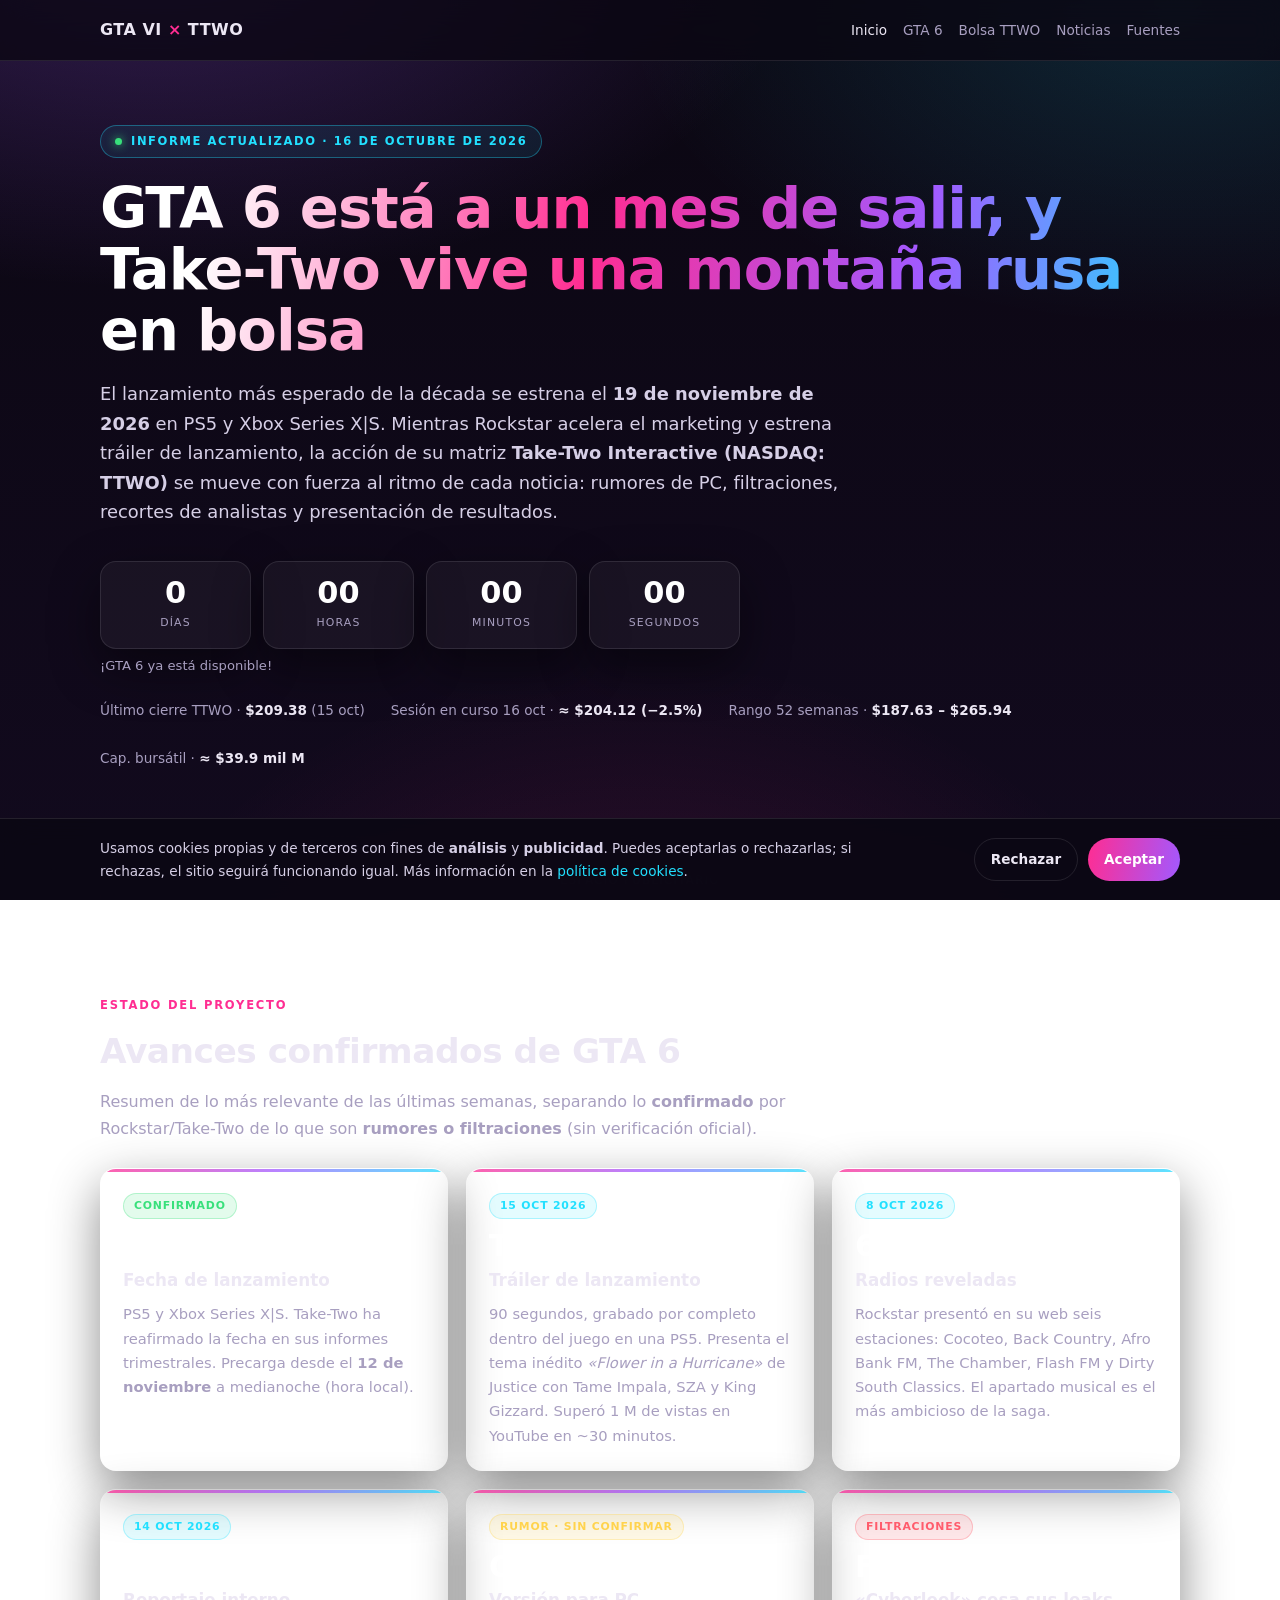
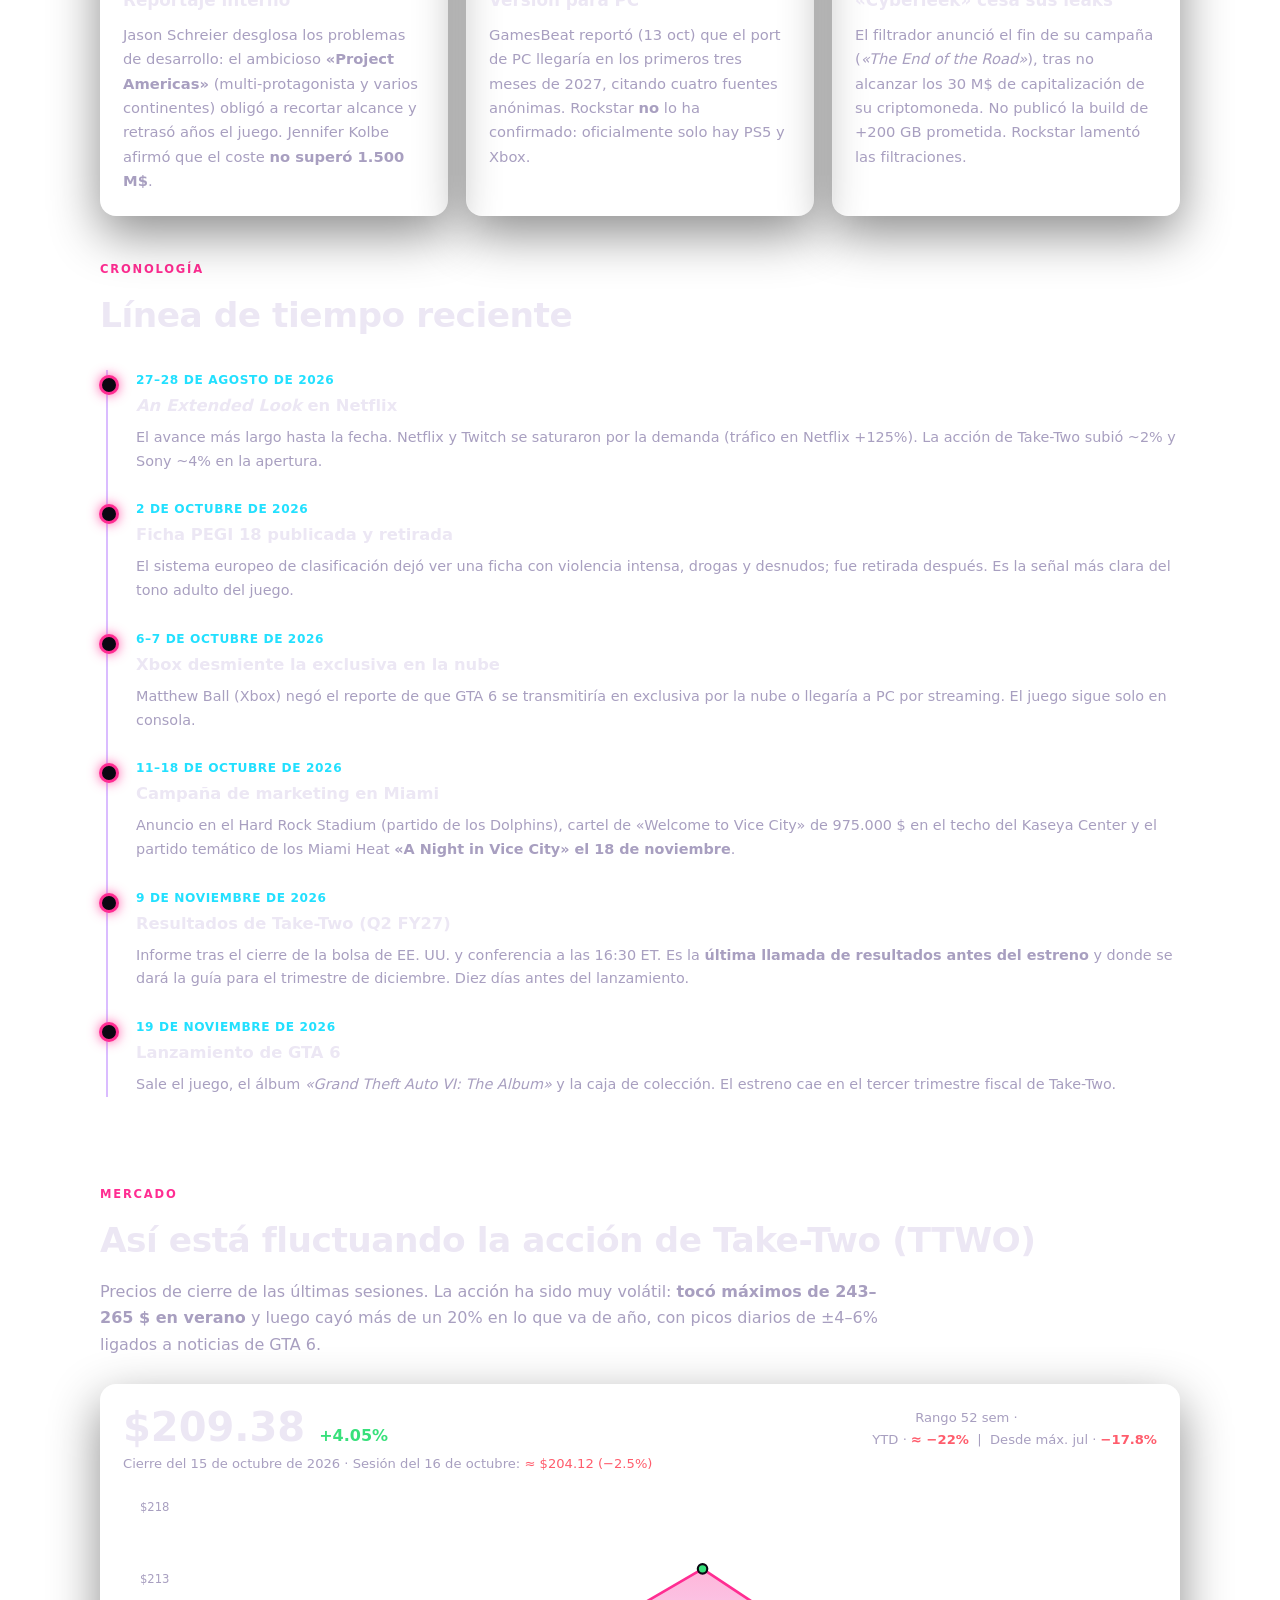
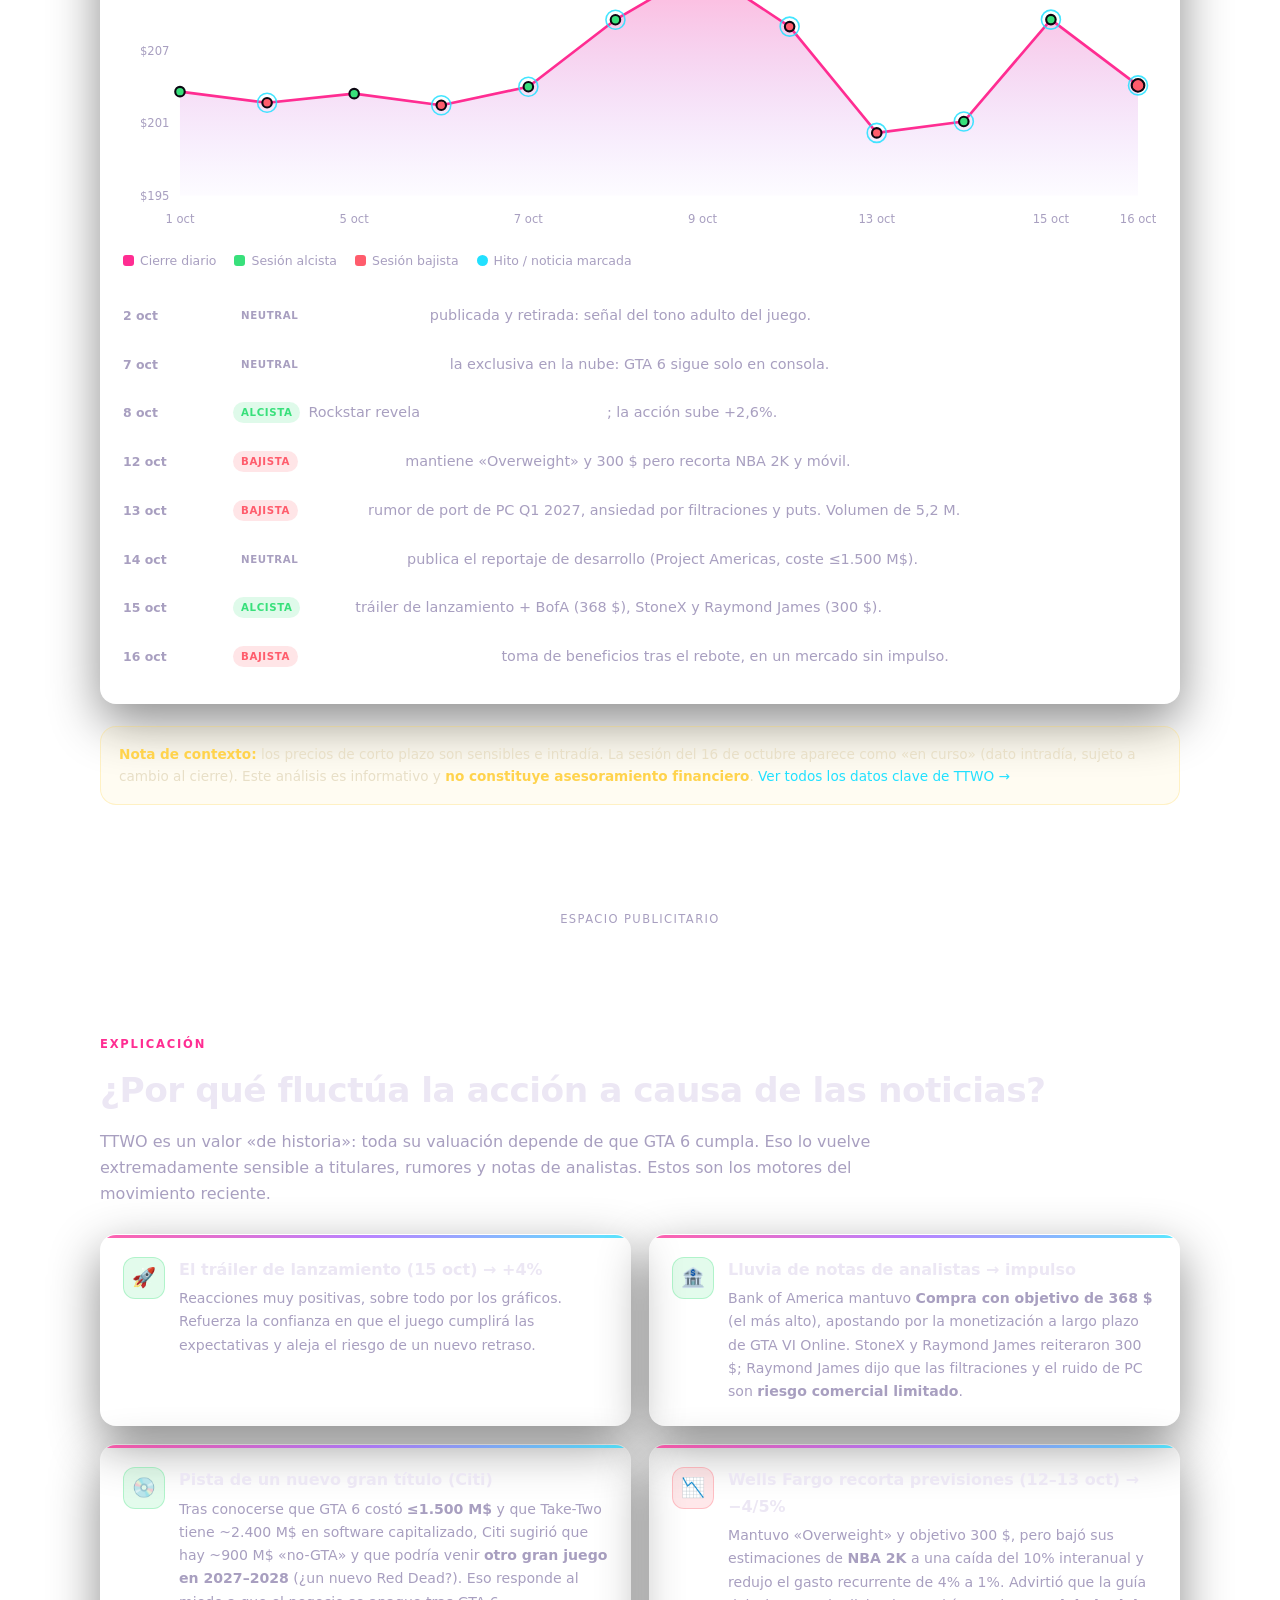
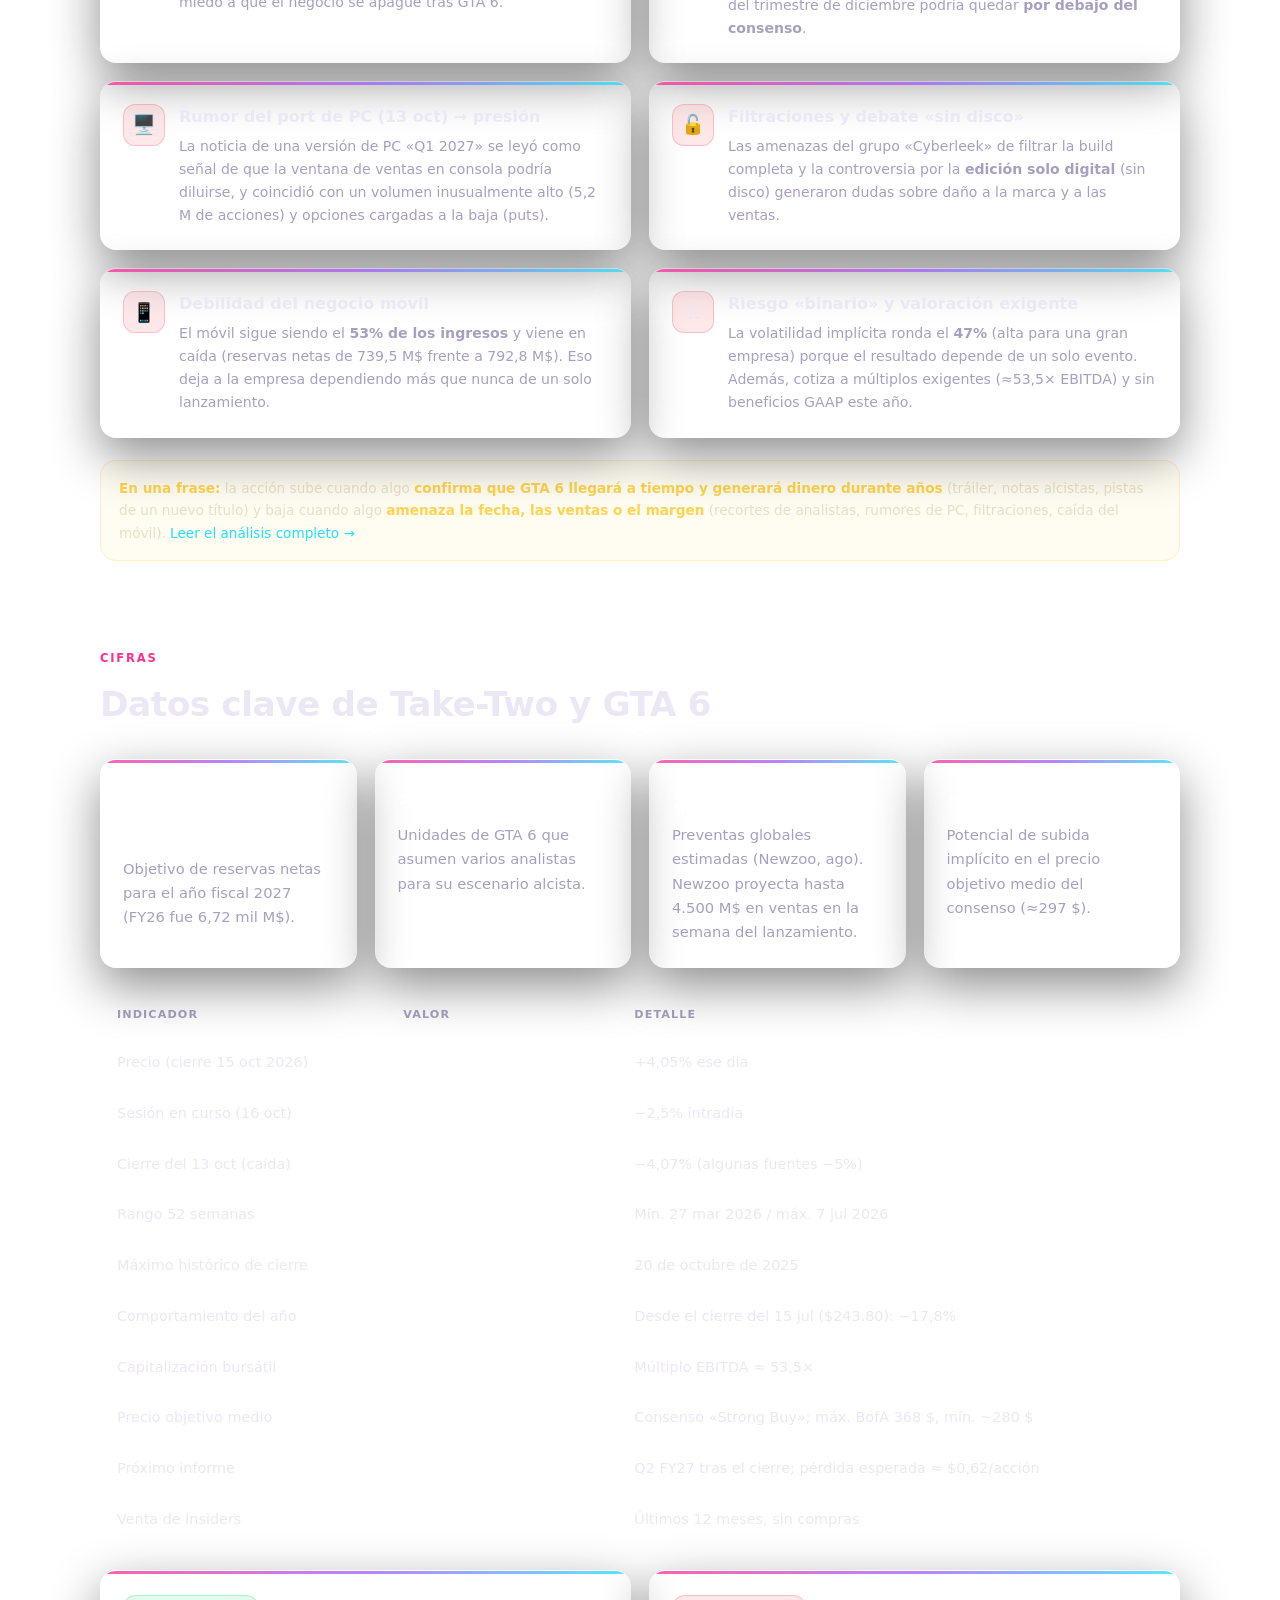
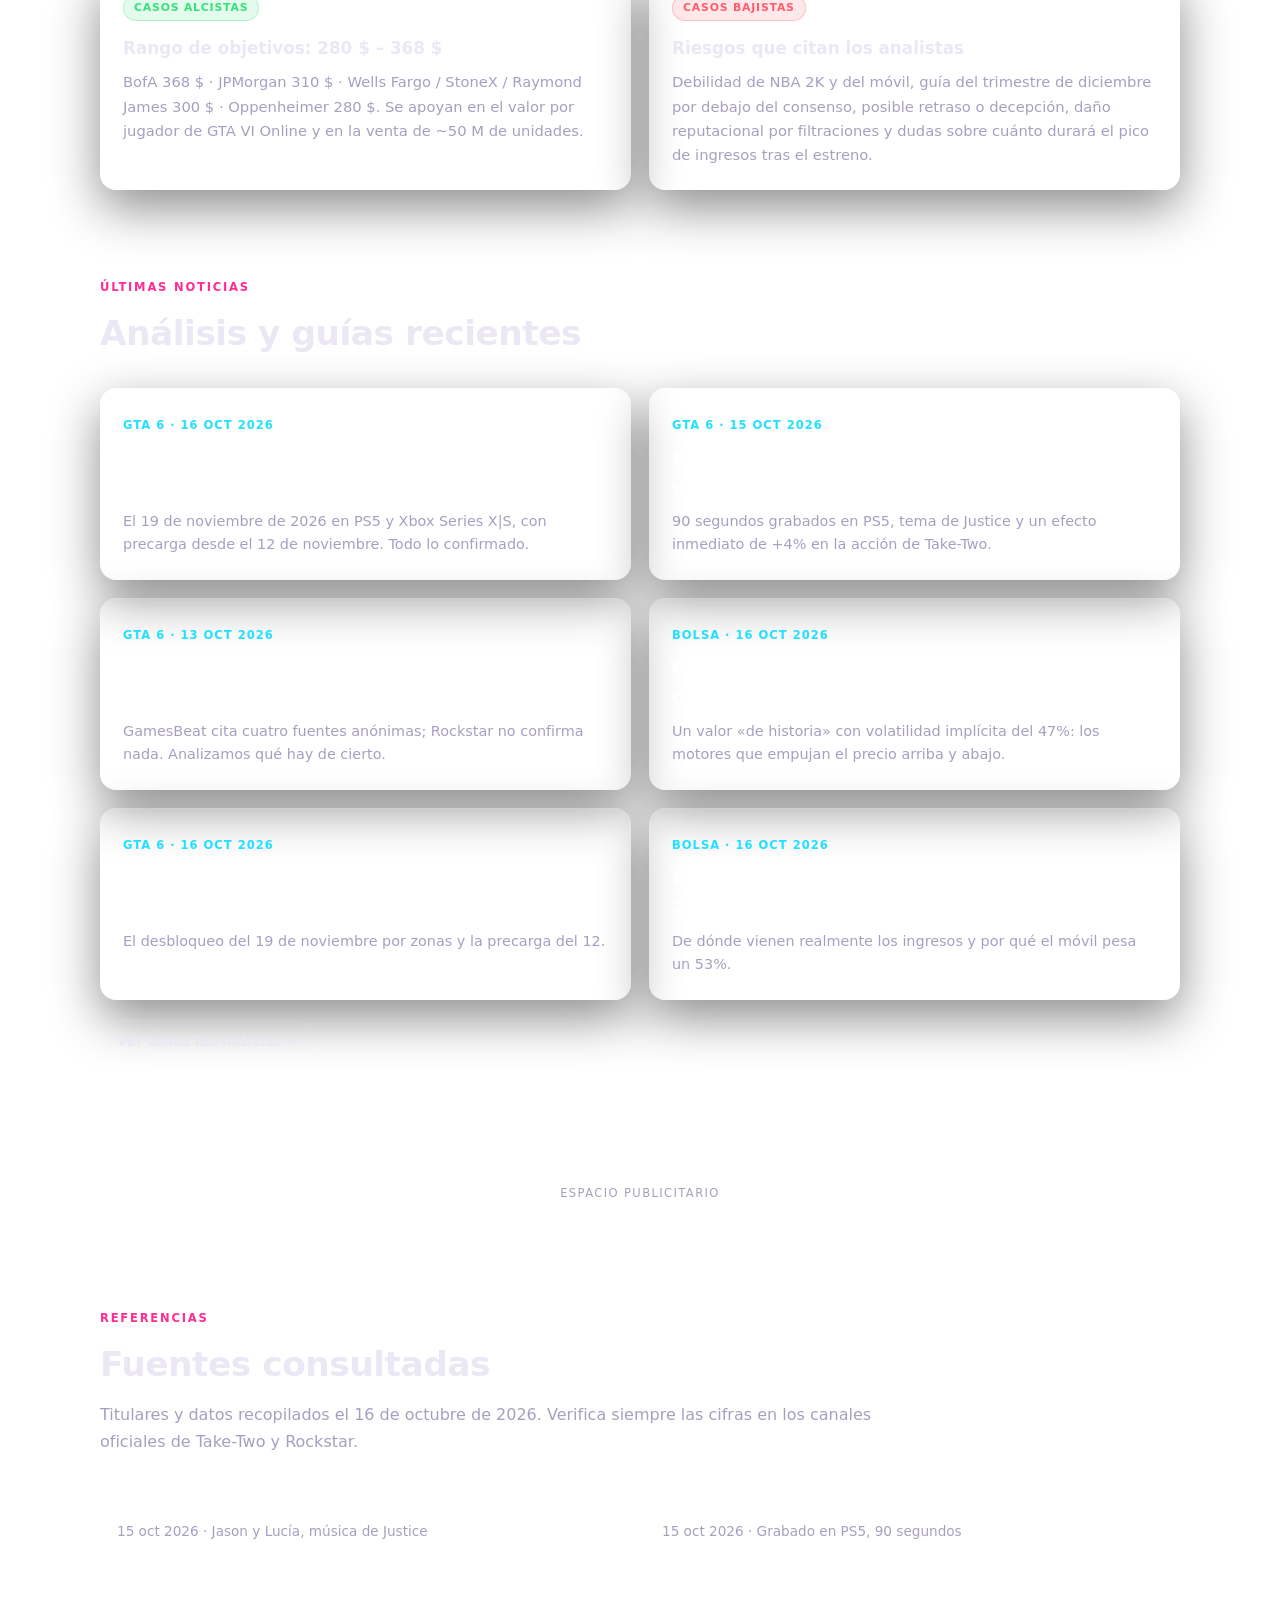
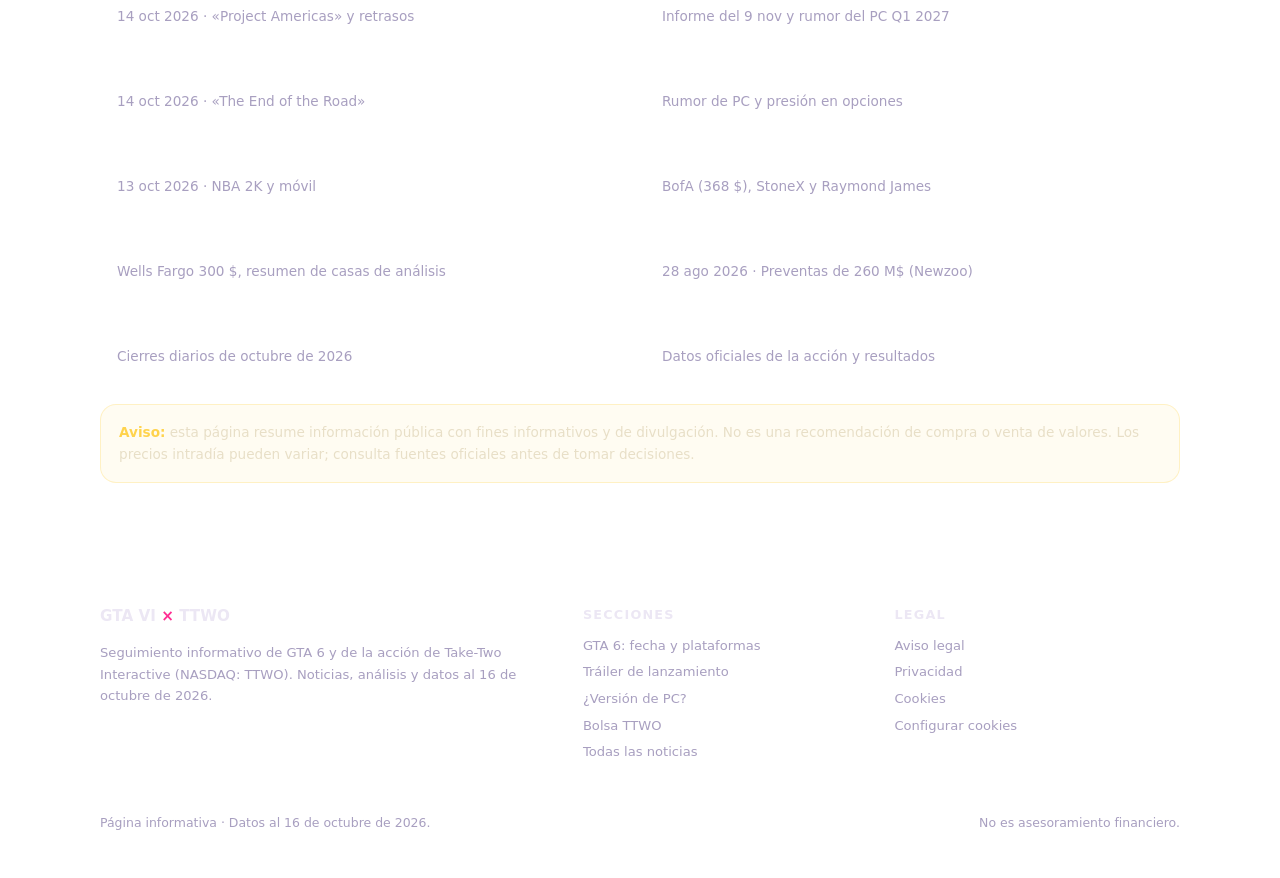
==== commit 79147645: "Añade 3 artículos SEO, completa datos legales y actualiza sitemap/listados" ====
--- a/index.html
+++ b/index.html
@@ -389,6 +389,16 @@
         <h3>Por qué la acción de Take-Two (TTWO) se mueve con cada noticia de GTA 6</h3>
         <p>Un valor «de historia» con volatilidad implícita del 47%: los motores que empujan el precio arriba y abajo.</p>
       </a>
+      <a class="post" href="gta-6/hora-de-lanzamiento.html">
+        <span class="pdate">GTA 6 · 16 oct 2026</span>
+        <h3>¿A qué hora sale GTA 6? Horarios del lanzamiento</h3>
+        <p>El desbloqueo del 19 de noviembre por zonas y la precarga del 12.</p>
+      </a>
+      <a class="post" href="bolsa/negocio-take-two.html">
+        <span class="pdate">Bolsa · 16 oct 2026</span>
+        <h3>El negocio de Take-Two más allá de GTA 6: NBA 2K y el móvil</h3>
+        <p>De dónde vienen realmente los ingresos y por qué el móvil pesa un 53%.</p>
+      </a>
     </div>
     <p style="margin-top:20px"><a class="btn" href="noticias/index.html">Ver todas las noticias →</a></p>
   </div>
